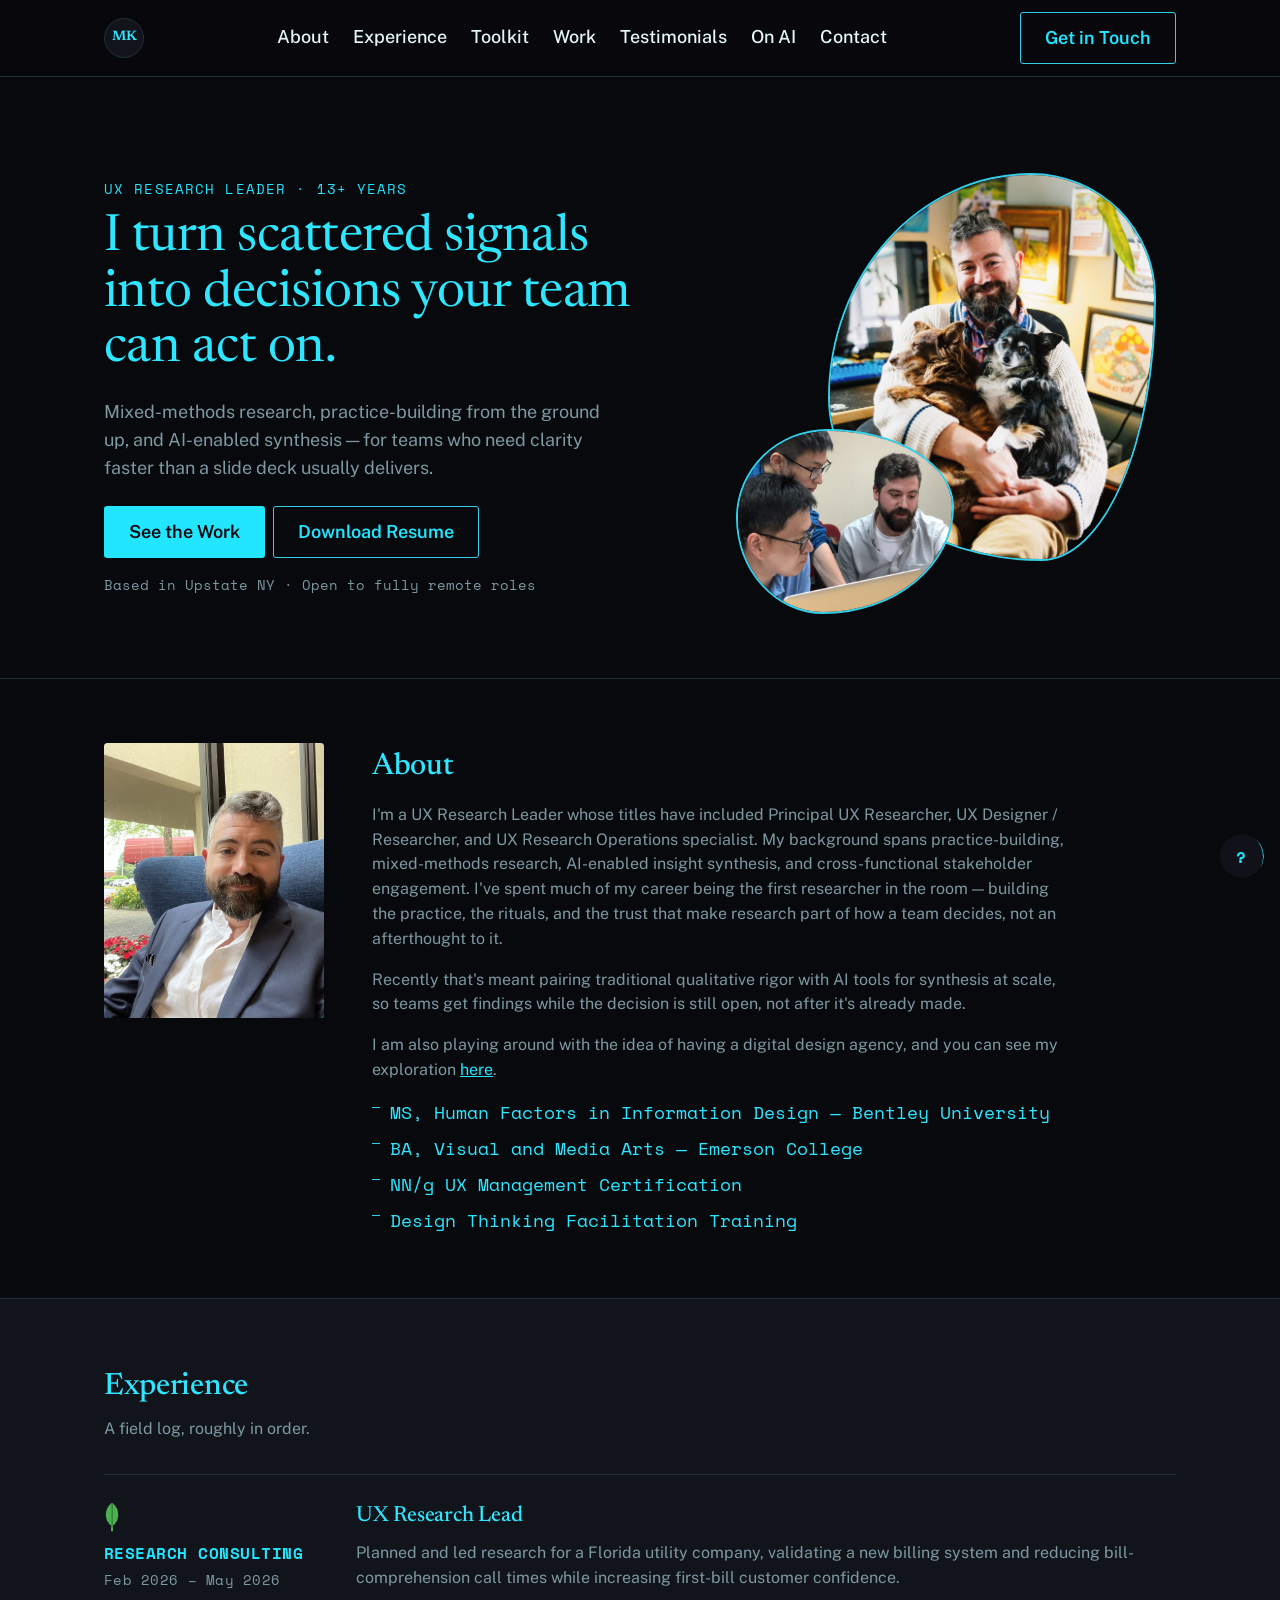
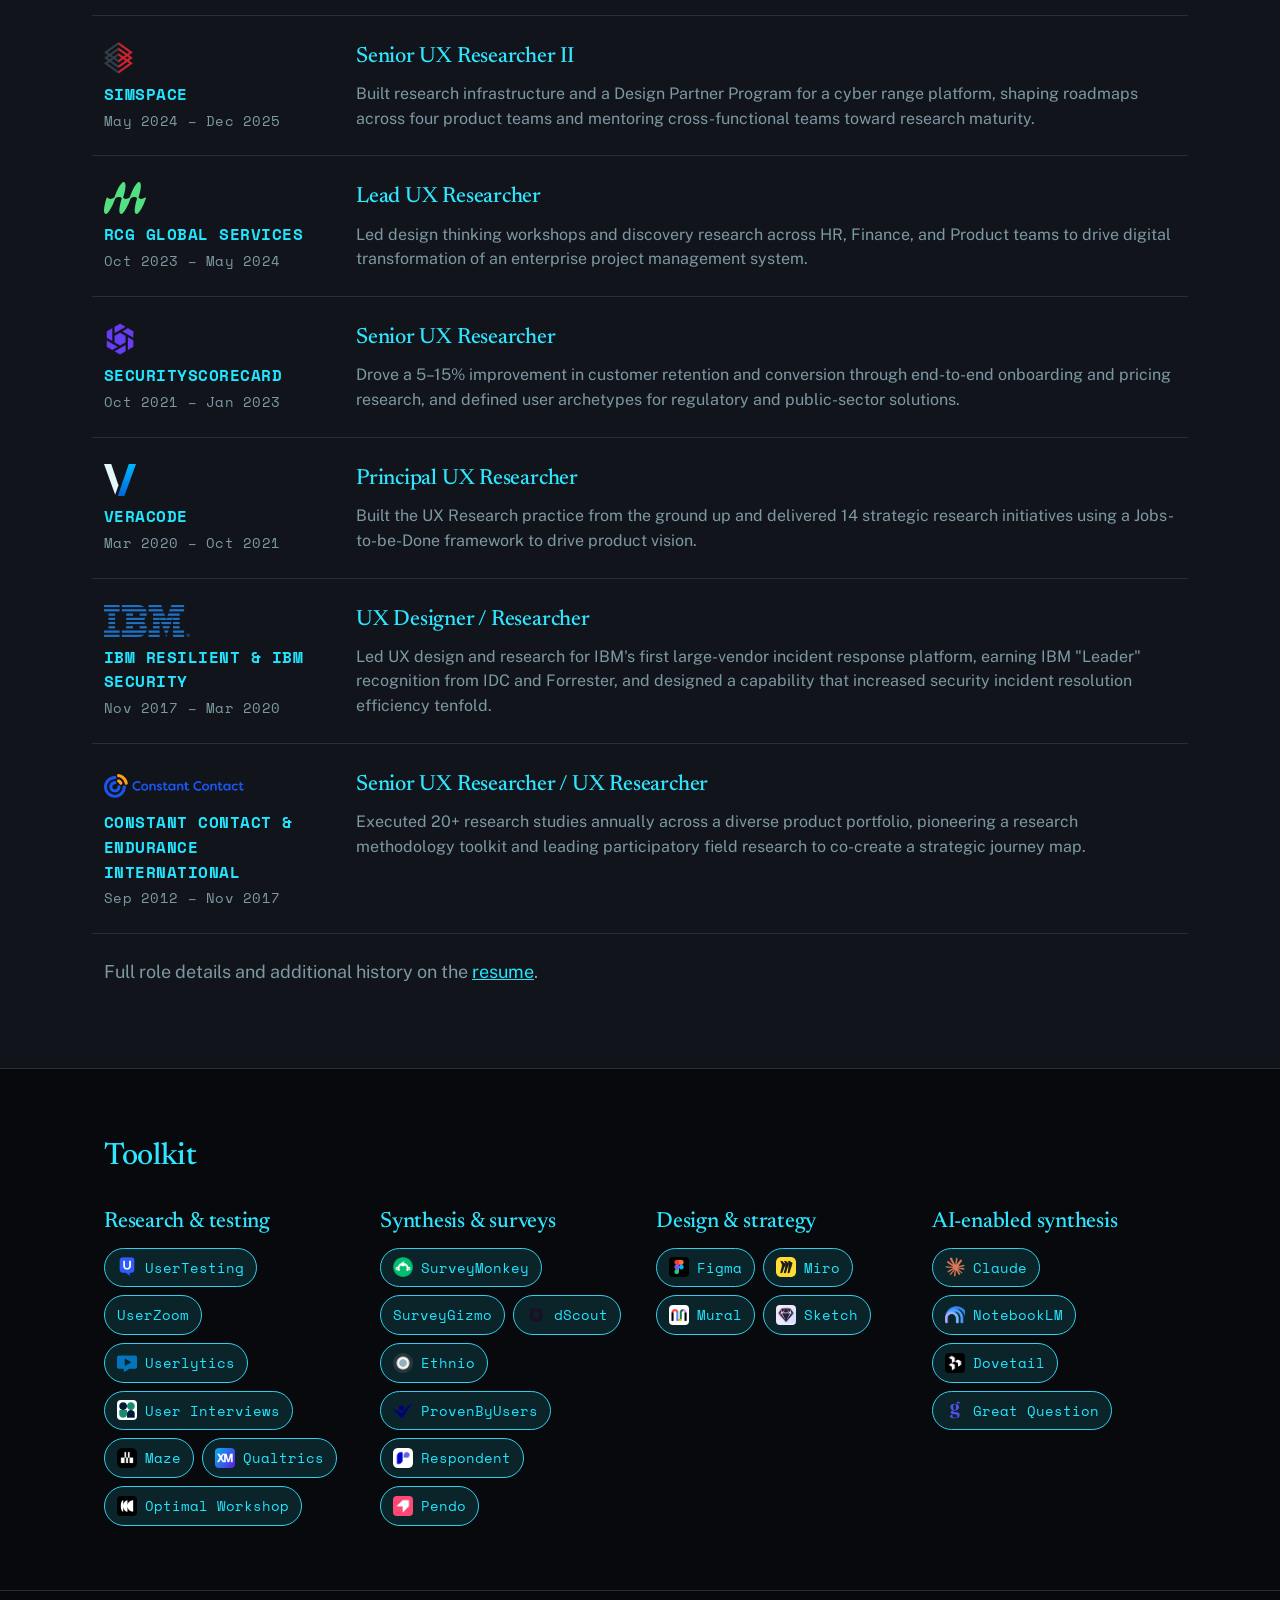
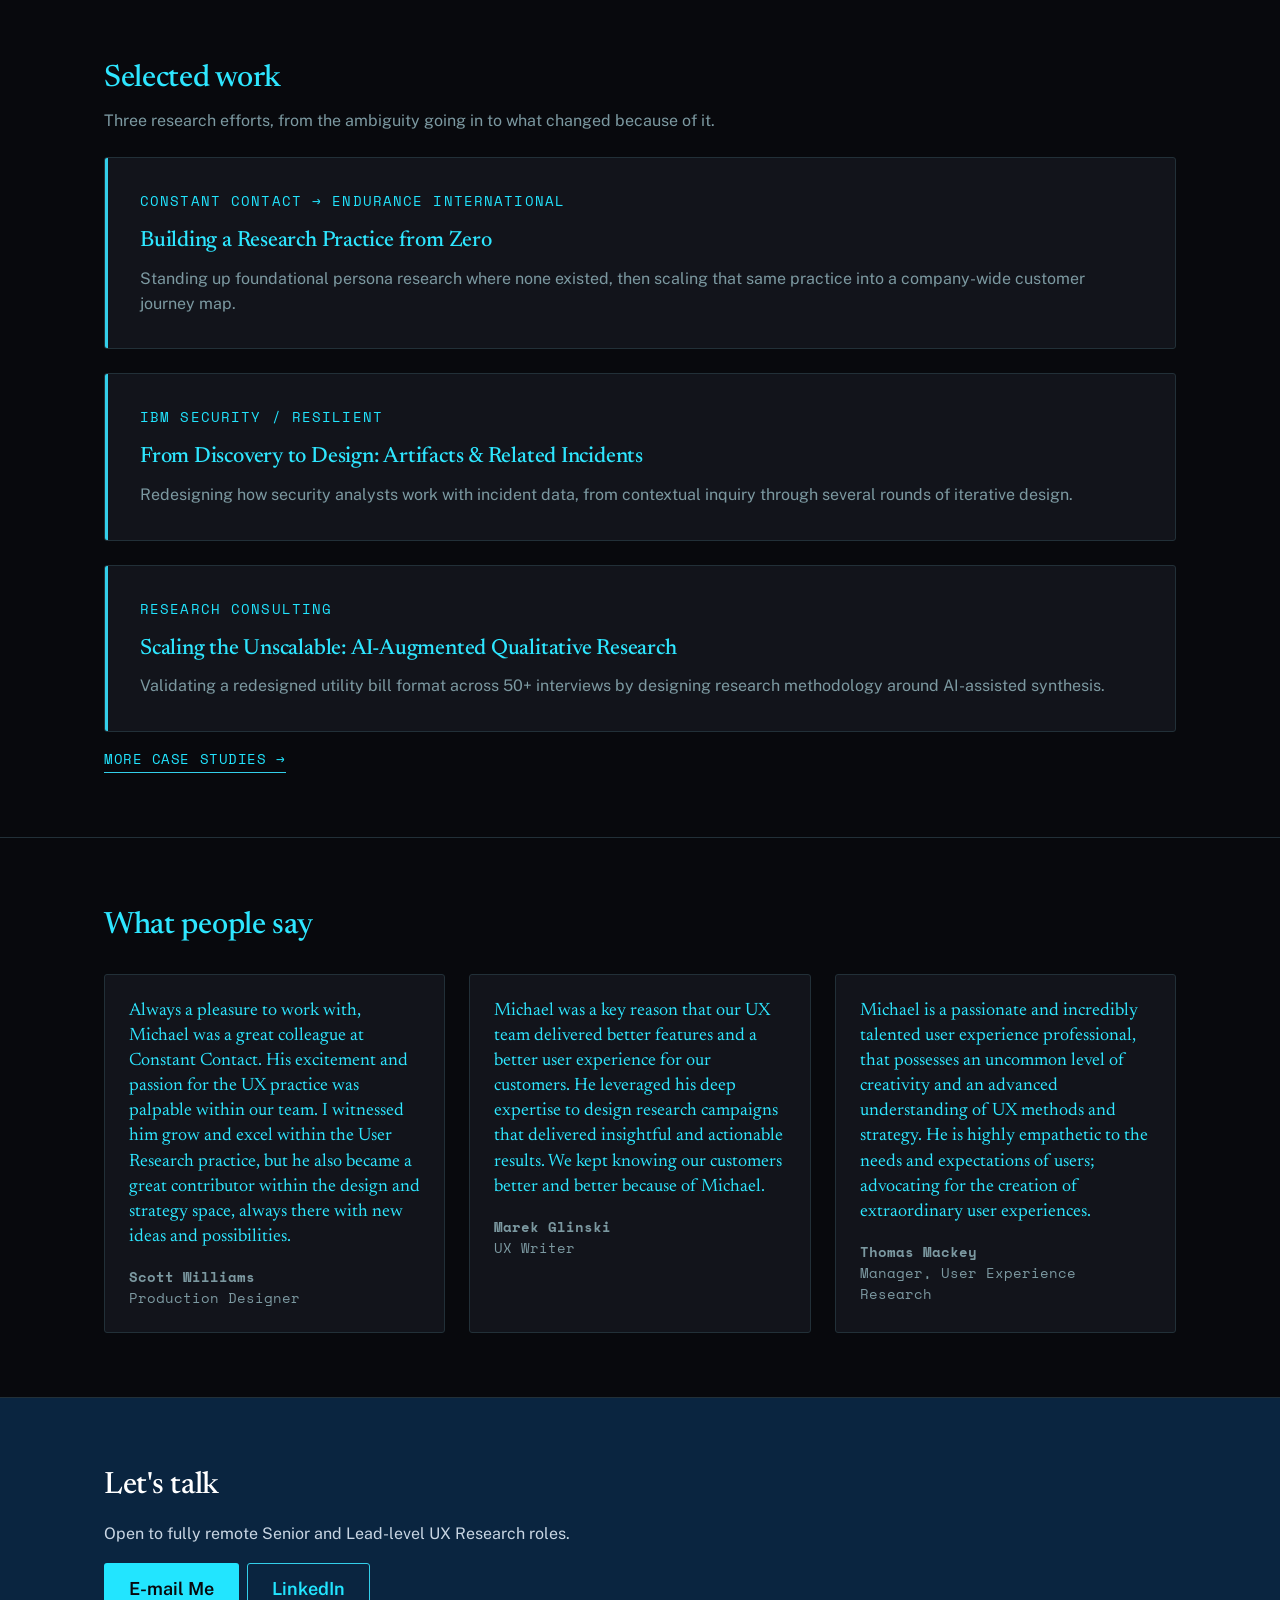
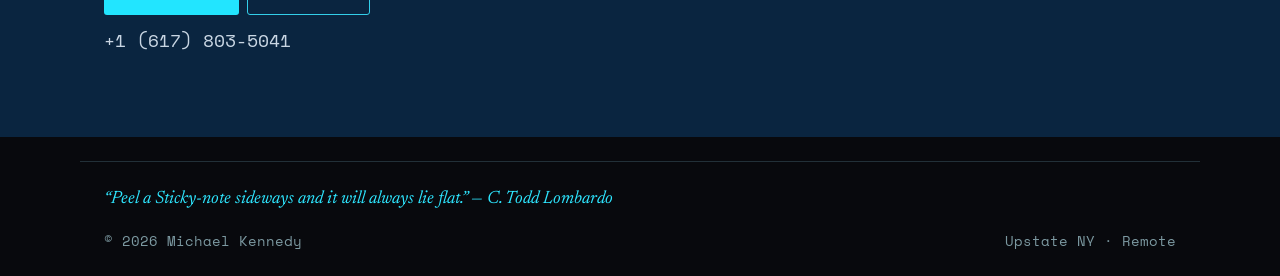
==== index.html @ dd828a00 "Fix the two P1s from the critique re-run: logo bug, banner gap - UserZoom's toolkit chip was using U" ====
<!DOCTYPE html>
<html lang="en">
<head>
<meta charset="UTF-8">
<meta name="viewport" content="width=device-width, initial-scale=1.0">
<title>Michael Kennedy — UX Research Leader</title>
<meta name="description" content="Michael Kennedy (MK) — UX Research Leader. Mixed-methods research, practice-building, and AI-enabled insight synthesis.">
<meta property="og:type" content="website">
<meta property="og:url" content="https://mikewkennedy.com/">
<meta property="og:title" content="Michael Kennedy — UX Research Leader">
<meta property="og:description" content="Michael Kennedy (MK) — UX Research Leader. Mixed-methods research, practice-building, and AI-enabled insight synthesis.">
<meta property="og:image" content="https://mikewkennedy.com/images/headshot.jpg">
<meta name="twitter:card" content="summary">
<meta name="twitter:title" content="Michael Kennedy — UX Research Leader">
<meta name="twitter:description" content="Michael Kennedy (MK) — UX Research Leader. Mixed-methods research, practice-building, and AI-enabled insight synthesis.">
<meta name="twitter:image" content="https://mikewkennedy.com/images/headshot.jpg">
<link rel="icon" type="image/png" href="images/favicon.png">
<link rel="apple-touch-icon" href="images/favicon.png">
<link rel="preconnect" href="https://fonts.googleapis.com">
<link rel="preconnect" href="https://fonts.gstatic.com" crossorigin>
<link href="https://fonts.googleapis.com/css2?family=Newsreader:ital,opsz,wght@0,6..72,400;0,6..72,500;0,6..72,600;1,6..72,400&family=Public+Sans:wght@400;500;600&family=Space+Mono:wght@400;700&display=swap" rel="stylesheet">
<link rel="stylesheet" href="styles.css">
</head>
<body>

<a class="skip-link" href="#main">Skip to content</a>

<header class="site-header">
  <div class="wrap header-inner">
    <a href="#top" class="brand">MK</a>
    <nav class="site-nav" aria-label="Primary">
        <a href="#about">About</a>
        <a href="#log">Experience</a>
        <a href="#toolkit">Toolkit</a>
        <a href="#work">Work</a>
        <a href="#testimonials">Testimonials</a>
        <a href="ai-stance.html">On AI</a>
        <a href="#contact">Contact</a>
      </nav>
    <button type="button" class="nav-toggle" aria-expanded="false" aria-label="Open menu">
      <span></span><span></span><span></span>
    </button>
    <a class="btn btn-secondary btn-header" href="mailto:mikewkennedy@gmail.com">Get in Touch</a>
  </div>
</header>

<main id="main">

  <section id="top" class="hero">
    <div class="wrap hero-inner">
      <div class="hero-copy">
        <p class="eyebrow">UX Research Leader &middot; 13+ years</p>
        <h1>I turn scattered signals into decisions your team can act on.</h1>
        <p class="hero-sub">Mixed-methods research, practice-building from the ground up, and AI-enabled synthesis — for teams who need clarity faster than a slide deck usually delivers.</p>
        <div class="hero-actions">
          <a class="btn btn-primary btn-large" href="#work">See the Work</a>
          <a class="btn btn-secondary btn-large" href="resume.pdf" download>Download Resume</a>
        </div>
        <p class="hero-meta">Based in Upstate NY &middot; Open to fully remote roles</p>
      </div>

      <div class="hero-signal">
       <div class="hero-photos">
        <img src="images/dogs-office.jpg" alt="Michael with his two dogs" class="hero-photo-main hero-photo-blob">
        <img src="images/taiwan-team.jpg" alt="Michael working with colleagues in Taiwan" class="hero-photo-accent hero-photo-blob-accent">
       </div>
      </div>
    </div>
  </section>

  <section id="about" class="section about">
    <div class="wrap about-inner">
      <div class="about-portrait" aria-hidden="true">
        <img src="images/headshot.jpg" alt="" class="about-portrait-img" onerror="this.remove()">
      </div>
      <div class="about-copy">
        <h2>About</h2>
        <p>I'm a UX Research Leader whose titles have included Principal UX Researcher, UX Designer / Researcher, and UX Research Operations specialist. My background spans practice-building, mixed-methods research, AI-enabled insight synthesis, and cross-functional stakeholder engagement. I've spent much of my career being the first researcher in the room — building the practice, the rituals, and the trust that make research part of how a team decides, not an afterthought to it.</p>
        <p>Recently that's meant pairing traditional qualitative rigor with AI tools for synthesis at scale, so teams get findings while the decision is still open, not after it's already made.</p>
        <p>I am also playing around with the idea of having a digital design agency, and you can see my exploration <a href="https://rip-studios.com" target="_blank" rel="noopener">here</a>.</p>
        <ul class="credentials">
          <li>MS, Human Factors in Information Design — Bentley University</li>
          <li>BA, Visual and Media Arts — Emerson College</li>
          <li>NN/g UX Management Certification</li>
          <li>Design Thinking Facilitation Training</li>
        </ul>
      </div>
    </div>
  </section>

  <section id="log" class="section experience">
    <div class="wrap">
      <h2>Experience</h2>
      <p class="section-sub">A field log, roughly in order.</p>
      <ol class="log">
        <li class="log-entry">
          <div class="log-when"><img src="images/logos/research-consulting.png" alt="" class="log-logo"><span class="log-company">Research Consulting</span><span class="log-date">Feb 2026 &ndash; May 2026</span></div>
          <div class="log-what">
            <h3>UX Research Lead</h3>
            <p>Planned and led research for a Florida utility company, validating a new billing system and reducing bill-comprehension call times while increasing first-bill customer confidence.</p>
          </div>
        </li>
        <li class="log-entry">
          <div class="log-when"><img src="images/logos/simspace.png" alt="" class="log-logo"><span class="log-company">SimSpace</span><span class="log-date">May 2024 &ndash; Dec 2025</span></div>
          <div class="log-what">
            <h3>Senior UX Researcher II</h3>
            <p>Built research infrastructure and a Design Partner Program for a cyber range platform, shaping roadmaps across four product teams and mentoring cross-functional teams toward research maturity.</p>
          </div>
        </li>
        <li class="log-entry">
          <div class="log-when"><img src="images/logos/rcg-global-services.svg" alt="" class="log-logo"><span class="log-company">RCG Global Services</span><span class="log-date">Oct 2023 &ndash; May 2024</span></div>
          <div class="log-what">
            <h3>Lead UX Researcher</h3>
            <p>Led design thinking workshops and discovery research across HR, Finance, and Product teams to drive digital transformation of an enterprise project management system.</p>
          </div>
        </li>
        <li class="log-entry">
          <div class="log-when"><img src="images/logos/securityscorecard.png" alt="" class="log-logo"><span class="log-company">SecurityScorecard</span><span class="log-date">Oct 2021 &ndash; Jan 2023</span></div>
          <div class="log-what">
            <h3>Senior UX Researcher</h3>
            <p>Drove a 5&ndash;15% improvement in customer retention and conversion through end-to-end onboarding and pricing research, and defined user archetypes for regulatory and public-sector solutions.</p>
          </div>
        </li>
        <li class="log-entry">
          <div class="log-when"><img src="images/logos/veracode.svg" alt="" class="log-logo"><span class="log-company">Veracode</span><span class="log-date">Mar 2020 &ndash; Oct 2021</span></div>
          <div class="log-what">
            <h3>Principal UX Researcher</h3>
            <p>Built the UX Research practice from the ground up and delivered 14 strategic research initiatives using a Jobs-to-be-Done framework to drive product vision.</p>
          </div>
        </li>
        <li class="log-entry">
          <div class="log-when"><img src="images/logos/ibm.png" alt="" class="log-logo"><span class="log-company">IBM Resilient &amp; IBM Security</span><span class="log-date">Nov 2017 &ndash; Mar 2020</span></div>
          <div class="log-what">
            <h3>UX Designer / Researcher</h3>
            <p>Led UX design and research for IBM's first large-vendor incident response platform, earning IBM "Leader" recognition from IDC and Forrester, and designed a capability that increased security incident resolution efficiency tenfold.</p>
          </div>
        </li>
        <li class="log-entry">
          <div class="log-when"><img src="images/logos/constant-contact.png" alt="" class="log-logo"><span class="log-company">Constant Contact &amp; Endurance International</span><span class="log-date">Sep 2012 &ndash; Nov 2017</span></div>
          <div class="log-what">
            <h3>Senior UX Researcher / UX Researcher</h3>
            <p>Executed 20+ research studies annually across a diverse product portfolio, pioneering a research methodology toolkit and leading participatory field research to co-create a strategic journey map.</p>
          </div>
        </li>
      </ol>
      <p class="log-note">Full role details and additional history on the <a href="resume.pdf" download>resume</a>.</p>
    </div>
  </section>

  <section id="toolkit" class="section toolkit">
    <div class="wrap">
      <h2>Toolkit</h2>
      <div class="toolkit-grid toolkit-grid-4">
        <div class="toolkit-group">
          <h3>Research &amp; testing</h3>
          <ul class="tag-list tool-list">
            <li class="tool-chip"><img src="images/logos/usertesting.png" alt="" class="tool-logo"><span>UserTesting</span></li>
            <li class="tool-chip"><span>UserZoom</span></li>
            <li class="tool-chip"><img src="images/logos/userlytics.png" alt="" class="tool-logo"><span>Userlytics</span></li>
            <li class="tool-chip"><img src="images/logos/user-interviews.png" alt="" class="tool-logo"><span>User Interviews</span></li>
            <li class="tool-chip"><img src="images/logos/maze.png" alt="" class="tool-logo"><span>Maze</span></li>
            <li class="tool-chip"><img src="images/logos/qualtrics.png" alt="" class="tool-logo"><span>Qualtrics</span></li>
            <li class="tool-chip"><img src="images/logos/optimal-workshop.svg" alt="" class="tool-logo"><span>Optimal Workshop</span></li>
          </ul>
        </div>
        <div class="toolkit-group">
          <h3>Synthesis &amp; surveys</h3>
          <ul class="tag-list tool-list">
            <li class="tool-chip"><img src="images/logos/surveymonkey.png" alt="" class="tool-logo"><span>SurveyMonkey</span></li>
            <li class="tool-chip"><span>SurveyGizmo</span></li>
            <li class="tool-chip"><img src="images/logos/dscout.png" alt="" class="tool-logo"><span>dScout</span></li>
            <li class="tool-chip"><img src="images/logos/ethnio.png" alt="" class="tool-logo"><span>Ethnio</span></li>
            <li class="tool-chip"><img src="images/logos/provenbyusers.png" alt="" class="tool-logo"><span>ProvenByUsers</span></li>
            <li class="tool-chip"><img src="images/logos/respondent.png" alt="" class="tool-logo"><span>Respondent</span></li>
            <li class="tool-chip"><img src="images/logos/pendo.png" alt="" class="tool-logo"><span>Pendo</span></li>
          </ul>
        </div>
        <div class="toolkit-group">
          <h3>Design &amp; strategy</h3>
          <ul class="tag-list tool-list">
            <li class="tool-chip"><img src="images/logos/figma.png" alt="" class="tool-logo"><span>Figma</span></li>
            <li class="tool-chip"><img src="images/logos/miro.png" alt="" class="tool-logo"><span>Miro</span></li>
            <li class="tool-chip"><img src="images/logos/mural.png" alt="" class="tool-logo"><span>Mural</span></li>
            <li class="tool-chip"><img src="images/logos/sketch.png" alt="" class="tool-logo"><span>Sketch</span></li>
          </ul>
        </div>
        <div class="toolkit-group">
          <h3>AI-enabled synthesis</h3>
          <ul class="tag-list tool-list">
            <li class="tool-chip"><img src="images/logos/claude.png" alt="" class="tool-logo"><span>Claude</span></li>
            <li class="tool-chip"><img src="images/logos/notebooklm.png" alt="" class="tool-logo"><span>NotebookLM</span></li>
            <li class="tool-chip"><img src="images/logos/dovetail.png" alt="" class="tool-logo"><span>Dovetail</span></li>
            <li class="tool-chip"><img src="images/logos/great-question.png" alt="" class="tool-logo"><span>Great Question</span></li>
          </ul>
        </div>
      </div>
    </div>
  </section>

  <section id="work" class="section work">
    <div class="wrap">
      <h2>Selected work</h2>
      <p class="section-sub">Three research efforts, from the ambiguity going in to what changed because of it.</p>
      <a class="case-card" href="case-studies/foundational-research.html">
        <div class="case-card-body">
          <p class="eyebrow">Constant Contact &rarr; Endurance International</p>
          <h3>Building a Research Practice from Zero</h3>
          <p>Standing up foundational persona research where none existed, then scaling that same practice into a company-wide customer journey map.</p>
        </div>
      </a>
      <a class="case-card" href="case-studies/artifacts-related-incidents.html">
        <div class="case-card-body">
          <p class="eyebrow">IBM Security / Resilient</p>
          <h3>From Discovery to Design: Artifacts &amp; Related Incidents</h3>
          <p>Redesigning how security analysts work with incident data, from contextual inquiry through several rounds of iterative design.</p>
        </div>
      </a>
      <a class="case-card" href="case-studies/ai-qualitative-research.html">
        <div class="case-card-body">
          <p class="eyebrow">Research Consulting</p>
          <h3>Scaling the Unscalable: AI-Augmented Qualitative Research</h3>
          <p>Validating a redesigned utility bill format across 50+ interviews by designing research methodology around AI-assisted synthesis.</p>
        </div>
      </a>
      <a href="case-studies/" class="link-cta">More case studies &rarr;</a>
    </div>
  </section>

  <section id="testimonials" class="section testimonials">
    <div class="wrap">
      <h2>What people say</h2>
      <div class="testimonials-grid">
        <article class="testimonial-card">
          <blockquote>Always a pleasure to work with, Michael was a great colleague at Constant Contact. His excitement and passion for the UX practice was palpable within our team. I witnessed him grow and excel within the User Research practice, but he also became a great contributor within the design and strategy space, always there with new ideas and possibilities.</blockquote>
          <p class="testimonial-author"><strong>Scott Williams</strong><br>Production Designer</p>
        </article>
        <article class="testimonial-card">
          <blockquote>Michael was a key reason that our UX team delivered better features and a better user experience for our customers. He leveraged his deep expertise to design research campaigns that delivered insightful and actionable results. We kept knowing our customers better and better because of Michael.</blockquote>
          <p class="testimonial-author"><strong>Marek Glinski</strong><br>UX Writer</p>
        </article>
        <article class="testimonial-card">
          <blockquote>Michael is a passionate and incredibly talented user experience professional, that possesses an uncommon level of creativity and an advanced understanding of UX methods and strategy. He is highly empathetic to the needs and expectations of users; advocating for the creation of extraordinary user experiences.</blockquote>
          <p class="testimonial-author"><strong>Thomas Mackey</strong><br>Manager, User Experience Research</p>
        </article>
      </div>
    </div>
  </section>

  <section id="contact" class="section contact">
    <div class="wrap contact-inner">
      <h2>Let's talk</h2>
      <p>Open to fully remote Senior and Lead-level UX Research roles.</p>
      <div class="contact-links">
        <a class="btn btn-primary btn-large" href="mailto:mikewkennedy@gmail.com?subject=Let's connect">E-mail Me</a>
        <a class="btn btn-secondary btn-large" href="https://www.linkedin.com/in/mikewkennedy" target="_blank" rel="noopener">LinkedIn</a>
      </div>
      <p class="contact-phone">+1 (617) 803-5041</p>
    </div>
  </section>

</main>

<footer class="site-footer">
  <div class="wrap footer-quote-wrap">
    <p class="footer-quote">&ldquo;Peel a Sticky-note sideways and it will always lie flat.&rdquo; &mdash; C. Todd Lombardo</p>
  </div>
  <div class="wrap footer-inner">
    <span>&copy; <span id="year"></span> Michael Kennedy</span>
    <span>Upstate NY &middot; Remote</span>
  </div>
</footer>

<script src="script.js"></script>
<script defer src="/_vercel/insights/script.js"></script>
</body>
</html>
---- styles.css ----
/* ============================================
   Tokens
   ============================================ */
:root {
  --navy: #0A2540;
  --navy-ink: #12233B;
  --teal: #33CFEA;
  --teal-deep: #22E5FF;
  --teal-tint: rgba(34, 229, 255, 0.12);
  --paper: #08090D;
  --paper-raised: #12141B;
  --line: #223038;
  --ink: #E4F6F8;
  --ink-soft: #7C99A1;
  --heading: #2EE6FF;
  --header-bg: rgba(8, 9, 13, 0.88);

  --font-display: 'Newsreader', Georgia, serif;
  --font-body: 'Public Sans', -apple-system, BlinkMacSystemFont, sans-serif;
  --font-mono: 'Space Mono', 'Courier New', monospace;

  --wrap: 1120px;
  --radius: 3px;
  --action-btn-size: 3.25rem; /* 52px — a normal, comfortable button height */

  /* Carbon Design System spacing scale (github.com/carbon-design-system) */
  --cds-spacing-01: 0.125rem; /* 2px */
  --cds-spacing-02: 0.25rem;  /* 4px */
  --cds-spacing-03: 0.5rem;   /* 8px */
  --cds-spacing-04: 0.75rem;  /* 12px */
  --cds-spacing-05: 1rem;     /* 16px */
  --cds-spacing-06: 1.5rem;   /* 24px */
  --cds-spacing-07: 2rem;     /* 32px */
  --cds-spacing-08: 2.5rem;   /* 40px */
  --cds-spacing-09: 3rem;     /* 48px */
  --cds-spacing-10: 4rem;     /* 64px */
  --cds-spacing-11: 5rem;     /* 80px */
  --cds-spacing-12: 6rem;     /* 96px */
  --cds-spacing-13: 10rem;    /* 160px */

  /* Carbon type scale, mapped onto this site's existing font families.
     A deliberately stepped hierarchy: each level below is a clear,
     consistent size down from the one above it, instead of the
     previous scale where captions, body text, and h3 had all drifted
     to within 0.125rem of each other. */
  --cds-caption-01: 0.875rem;
  --cds-body-compact-01: 1.125rem;
  --cds-body-01: 1.125rem;
  --cds-body-02: 1.125rem;
  --cds-heading-03: 1.375rem;

  /* Carbon motion */
  --cds-duration-fast-02: 110ms;
  --cds-easing-standard: cubic-bezier(0.2, 0, 0.38, 0.9);

  /* Carbon breakpoints: sm 320 / md 672 / lg 1056 / xlg 1312 / max 1584 */
}

/* This site has one theme only — the dark palette above, single cyan
   accent, Space Mono for labels. There is no light mode and no
   prefers-color-scheme switch. Deliberately calm: no gradient blobs,
   heading glow, scanline texture, hover glitch, or animation of any
   kind — see the Effects block near the end of this file. */

* { box-sizing: border-box; }
html { scroll-behavior: smooth; }

@media (prefers-reduced-motion: reduce) {
  html { scroll-behavior: auto; }
  * { animation-duration: 0.001ms !important; animation-iteration-count: 1 !important; transition-duration: 0.001ms !important; }
}

body {
  margin: 0;
  font-family: var(--font-body);
  color: var(--ink);
  background: var(--paper);
  line-height: 1.55;
  -webkit-font-smoothing: antialiased;
  color-scheme: dark;
}

h1, h2, h3 {
  font-family: var(--font-display);
  color: var(--heading);
  margin: 0 0 0.4em;
  font-weight: 500;
  letter-spacing: -0.01em;
}

h1 { font-size: clamp(2.25rem, 4vw, 3.75rem); line-height: 1.08; font-weight: 400; }
h2 { font-size: clamp(1.75rem, 2.4vw, 2.25rem); }
h3 { font-size: var(--cds-heading-03); }

p { margin: 0 0 1em; color: var(--ink-soft); }

a { color: var(--teal-deep); }

.wrap {
  max-width: var(--wrap);
  margin: 0 auto;
  padding: 0 var(--cds-spacing-06);
}

.skip-link {
  position: absolute;
  left: -999px;
  top: 0;
  background: var(--navy);
  color: #fff;
  padding: 10px 16px;
  z-index: 100;
}
.skip-link:focus {
  left: 16px;
  top: 16px;
}

:focus-visible {
  outline: 2px solid var(--teal);
  outline-offset: 3px;
}

/* ============================================
   Header
   ============================================ */
.site-header {
  position: sticky;
  top: 0;
  z-index: 20;
  background: var(--header-bg);
  backdrop-filter: blur(8px);
  border-bottom: 1px solid var(--line);
}

.header-inner {
  display: flex;
  align-items: center;
  gap: var(--cds-spacing-06);
  padding-top: var(--cds-spacing-04);
  padding-bottom: var(--cds-spacing-04);
}

.brand {
  flex-shrink: 0;
  width: 40px;
  height: 40px;
  font-family: var(--font-display);
  font-weight: 600;
  font-size: 0.85rem;
  color: var(--heading);
  text-decoration: none;
  display: flex;
  align-items: center;
  justify-content: center;
  border-radius: 50%;
  background: var(--paper-raised);
  border: 1px solid var(--line);
}

.site-nav {
  display: flex;
  gap: var(--cds-spacing-06);
  flex: 1;
  justify-content: center;
}

.site-nav a {
  text-decoration: none;
  color: var(--ink);
  font-size: var(--cds-body-compact-01);
  font-weight: 500;
  position: relative;
  padding-bottom: var(--cds-spacing-01);
  transition: color var(--cds-duration-fast-02) var(--cds-easing-standard);
}

.site-nav a:hover {
  color: var(--teal-deep);
}

.nav-toggle {
  display: none;
  flex-shrink: 0;
  width: 40px;
  height: 40px;
  flex-direction: column;
  align-items: center;
  justify-content: center;
  gap: 4px;
  padding: 0;
  border: 1px solid var(--line);
  border-radius: var(--radius);
  background: transparent;
  cursor: pointer;
}

.nav-toggle span {
  display: block;
  width: 18px;
  height: 2px;
  background: var(--ink);
}

/* ============================================
   Buttons
   ============================================ */
.btn {
  display: inline-flex;
  align-items: center;
  justify-content: center;
  padding: var(--cds-spacing-04) var(--cds-spacing-06);
  border-radius: var(--radius);
  font-weight: 600;
  font-size: var(--cds-body-compact-01);
  text-decoration: none;
  border: 1px solid transparent;
  cursor: pointer;
  white-space: nowrap;
  transition: background-color var(--cds-duration-fast-02) var(--cds-easing-standard),
              color var(--cds-duration-fast-02) var(--cds-easing-standard),
              border-color var(--cds-duration-fast-02) var(--cds-easing-standard);
}

.btn-primary {
  background: var(--teal-deep);
  color: var(--paper);
}
.btn-primary:hover {
  background: var(--teal);
}
.btn-secondary {
  background: transparent;
  color: var(--teal-deep);
  border-color: var(--teal);
}
.btn-secondary:hover {
  background: var(--teal-deep);
  color: var(--paper);
  border-color: var(--teal-deep);
}

/* Comfortable, normally-sized action buttons (header CTA + hero/contact
   button pairs) — a single shared height so a pair reads as one group. */
.btn-header,
.btn-large {
  height: var(--action-btn-size);
  padding: 0 var(--cds-spacing-06);
  flex-shrink: 0;
}

/* ============================================
   Hero
   ============================================ */
.hero {
  padding: var(--cds-spacing-12) 0 var(--cds-spacing-10);
}

.hero-inner {
  display: grid;
  grid-template-columns: 1.1fr 0.9fr;
  gap: var(--cds-spacing-09);
  align-items: center;
}

.eyebrow {
  font-family: var(--font-mono);
  text-transform: uppercase;
  letter-spacing: 0.08em;
  font-size: var(--cds-caption-01);
  color: var(--teal-deep);
  margin-bottom: var(--cds-spacing-04);
}

.hero-sub {
  font-size: var(--cds-body-02);
  max-width: 46ch;
}

.hero-actions {
  display: flex;
  gap: var(--cds-spacing-03);
  margin: var(--cds-spacing-06) 0 var(--cds-spacing-05);
  flex-wrap: wrap;
}

.hero-meta {
  font-family: var(--font-mono);
  font-size: var(--cds-caption-01);
  color: var(--ink-soft);
}

.hero-signal { display: flex; justify-content: center; }

.hero-photos {
  position: relative;
  width: 100%;
  max-width: 420px;
  aspect-ratio: 1 / 1.05;
}

.hero-photo-main {
  position: absolute;
  top: 0;
  right: 0;
  width: 78%;
  height: 88%;
  object-fit: cover;
  border-radius: var(--radius);
}

.hero-photo-accent {
  position: absolute;
  bottom: 0;
  left: 0;
  width: 52%;
  height: 42%;
  object-fit: cover;
  border-radius: var(--radius);
  z-index: 2;
}

.hero-photo-blob {
  border-radius: 62% 38% 35% 65% / 58% 32% 68% 42%;
}

.hero-photo-blob-accent {
  border-radius: 42% 58% 60% 40% / 48% 42% 58% 52%;
}

/* ============================================
   Section rhythm
   ============================================ */
.section {
  padding: var(--cds-spacing-10) 0;
  border-top: 1px solid var(--line);
}

.experience {
  background: var(--paper-raised);
}

.section-sub {
  color: var(--ink-soft);
  margin-top: -6px;
}

/* ============================================
   About
   ============================================ */
.about-inner {
  display: grid;
  grid-template-columns: 220px 1fr;
  gap: var(--cds-spacing-09);
  align-items: start;
}

.about-portrait {
  width: 100%;
  aspect-ratio: 4 / 5;
  background: linear-gradient(160deg, var(--navy) 0%, var(--teal-deep) 100%);
  border-radius: var(--radius);
  overflow: hidden;
}

.about-portrait-img {
  width: 100%;
  height: 100%;
  object-fit: cover;
  border-radius: var(--radius);
  display: block;
}

.about-copy p {
  max-width: 70ch;
}

.credentials {
  list-style: none;
  padding: 0;
  margin: var(--cds-spacing-05) 0 0;
  display: grid;
  gap: var(--cds-spacing-03);
  font-family: var(--font-mono);
  font-size: var(--cds-body-compact-01);
  color: var(--heading);
}

.credentials li {
  padding-left: 18px;
  position: relative;
}
.credentials li::before {
  content: '';
  position: absolute;
  left: 0;
  top: 8px;
  width: 8px;
  height: 1.5px;
  background: var(--teal);
}

/* ============================================
   Experience log
   ============================================ */
.log {
  list-style: none;
  margin: var(--cds-spacing-07) 0 0;
  padding: 0;
  border-top: 1px solid var(--line);
}

.log-entry {
  display: grid;
  grid-template-columns: 220px 1fr;
  gap: var(--cds-spacing-07);
  padding: var(--cds-spacing-06) var(--cds-spacing-04);
  margin: 0 calc(-1 * var(--cds-spacing-04));
  border-bottom: 1px solid var(--line);
}

.log-when {
  display: flex;
  flex-direction: column;
  padding-top: var(--cds-spacing-01);
}
.log-company {
  font-family: var(--font-mono);
  font-weight: 700;
  font-size: 1rem;
  color: var(--teal-deep);
  letter-spacing: 0.03em;
  text-transform: uppercase;
}
.log-date {
  font-family: var(--font-mono);
  font-weight: 400;
  font-size: var(--cds-caption-01);
  color: var(--ink-soft);
  letter-spacing: 0.02em;
  margin-top: 3px;
}

.log-logo {
  display: block;
  height: 32px;
  width: auto;
  max-width: 140px;
  object-fit: contain;
  object-position: left center;
  margin-bottom: var(--cds-spacing-03);
}

.log-what h3 { margin-bottom: var(--cds-spacing-03); }
.log-what p { margin-bottom: 0; }

.log-note {
  margin-top: var(--cds-spacing-06);
  font-size: var(--cds-body-compact-01);
}

/* ============================================
   Toolkit
   ============================================ */
.toolkit-grid {
  display: grid;
  grid-template-columns: repeat(3, 1fr);
  gap: var(--cds-spacing-07);
  margin-top: var(--cds-spacing-06);
}

.tag-list {
  list-style: none;
  padding: 0;
  margin: 0;
  display: flex;
  flex-wrap: wrap;
  gap: var(--cds-spacing-03);
}

.tag-list li {
  background: var(--teal-tint);
  color: var(--teal-deep);
  border: 1px solid var(--teal);
  font-family: var(--font-mono);
  font-size: var(--cds-caption-01);
  padding: var(--cds-spacing-03) var(--cds-spacing-04);
  border-radius: 999px;
}

.tool-chip {
  display: flex;
  align-items: center;
  gap: var(--cds-spacing-03);
  padding: var(--cds-spacing-03) var(--cds-spacing-04) var(--cds-spacing-03) var(--cds-spacing-03);
}

.tool-logo {
  width: 20px;
  height: 20px;
  object-fit: contain;
  border-radius: 4px;
  flex-shrink: 0;
}

/* ============================================
   Work
   ============================================ */
.case-card {
  margin-top: 24px;
  background: var(--paper-raised);
  border: 1px solid var(--line);
  border-radius: var(--radius);
  overflow: hidden;
}

a.case-card {
  display: block;
  text-decoration: none;
  color: inherit;
  transition: border-color var(--cds-duration-fast-02) var(--cds-easing-standard);
}
a.case-card:hover { border-color: var(--teal); }

.case-card-body {
  padding: var(--cds-spacing-07);
  border-left: 3px solid var(--teal);
}

.case-card-body p:last-child { margin-bottom: 0; }

/* ============================================
   Contact
   ============================================ */
.contact {
  background: var(--navy);
  color: #fff;
}
.contact h2 { color: #fff; }
.contact p { color: #C9D6E3; }

.contact-links {
  display: flex;
  gap: var(--cds-spacing-03);
  margin-top: var(--cds-spacing-05);
  flex-wrap: wrap;
}

.toolkit-grid-4 {
  grid-template-columns: repeat(4, 1fr);
}

.link-cta {
  display: inline-block;
  margin-top: var(--cds-spacing-05);
  font-family: var(--font-mono);
  font-size: var(--cds-caption-01);
  letter-spacing: 0.04em;
  text-transform: uppercase;
  color: var(--teal-deep);
  text-decoration: none;
  border-bottom: 1px solid var(--teal);
  padding-bottom: var(--cds-spacing-01);
  transition: color var(--cds-duration-fast-02) var(--cds-easing-standard),
              border-color var(--cds-duration-fast-02) var(--cds-easing-standard);
}
.link-cta:hover { color: var(--heading); border-color: var(--heading); }

/* ============================================
   Testimonials
   ============================================ */
.testimonials-grid {
  display: grid;
  grid-template-columns: repeat(3, 1fr);
  gap: var(--cds-spacing-06);
  margin-top: var(--cds-spacing-06);
}

.testimonial-card {
  background: var(--paper-raised);
  border: 1px solid var(--line);
  border-radius: var(--radius);
  padding: var(--cds-spacing-06);
}

.testimonial-card blockquote {
  margin: 0 0 var(--cds-spacing-05);
  font-family: var(--font-display);
  font-size: var(--cds-body-02);
  color: var(--heading);
  line-height: 1.4;
}

.testimonial-author {
  font-family: var(--font-mono);
  font-size: var(--cds-caption-01);
  color: var(--ink-soft);
  line-height: 1.5;
  margin: 0;
}

.section-note {
  margin-top: var(--cds-spacing-05);
  font-size: var(--cds-caption-01);
  color: var(--ink-soft);
  font-style: italic;
}

/* ============================================
   Footer quote
   ============================================ */
.footer-quote-wrap {
  padding-top: var(--cds-spacing-06);
  border-top: 1px solid var(--line);
}

.footer-quote {
  font-family: var(--font-display);
  font-style: italic;
  font-size: var(--cds-body-02);
  color: var(--heading);
  margin: 0 0 var(--cds-spacing-05);
}

.contact-phone {
  font-family: var(--font-mono);
  font-size: var(--cds-body-compact-01);
  color: #C9D6E3;
  margin-top: var(--cds-spacing-04);
}
.site-footer {
  padding: var(--cds-spacing-06) 0;
  font-family: var(--font-mono);
  font-size: var(--cds-caption-01);
  color: var(--ink-soft);
}

.footer-inner {
  display: flex;
  justify-content: space-between;
  flex-wrap: wrap;
  gap: var(--cds-spacing-03);
}

/* ============================================
   Case studies index page
   ============================================ */
.case-index-hero {
  padding-top: var(--cds-spacing-12);
  padding-bottom: var(--cds-spacing-08);
}
.case-index-title {
  max-width: 20ch;
}
.case-index-hero .hero-sub {
  max-width: 60ch;
  margin-bottom: var(--cds-spacing-06);
}

.case-index-grid-section {
  padding-top: 0;
  border-top: none;
}

.case-index-grid {
  display: grid;
  grid-template-columns: repeat(2, 1fr);
  gap: var(--cds-spacing-06);
}

.case-card-full {
  margin-top: 0;
}

.case-card-placeholder {
  border-style: dashed;
  background: transparent;
}

.case-status {
  display: inline-block;
  margin-top: var(--cds-spacing-05);
  font-family: var(--font-mono);
  font-size: var(--cds-caption-01);
  text-transform: uppercase;
  letter-spacing: 0.06em;
  padding: var(--cds-spacing-02) var(--cds-spacing-04);
  border-radius: 999px;
}
.case-status-progress {
  background: var(--teal-tint);
  color: var(--teal-deep);
  border: 1px solid var(--teal);
}
.case-status-soon {
  background: transparent;
  color: var(--ink-soft);
  border: 1px solid var(--line);
}

@media (max-width: 672px) {
  .case-index-grid { grid-template-columns: 1fr; }
}

/* ============================================
   Case study detail pages
   ============================================ */
.cs-hero {
  padding-top: var(--cds-spacing-11);
  padding-bottom: var(--cds-spacing-08);
}
.cs-tag {
  font-family: var(--font-mono);
  text-transform: uppercase;
  letter-spacing: 0.06em;
  font-size: var(--cds-caption-01);
  color: var(--teal-deep);
  margin-bottom: var(--cds-spacing-04);
}
.cs-title { max-width: 24ch; }
.cs-subtitle {
  font-size: var(--cds-body-02);
  color: var(--ink-soft);
  max-width: 62ch;
  margin-top: var(--cds-spacing-04);
}
.cs-back { margin-top: var(--cds-spacing-06); }

.cs-section {
  padding: var(--cds-spacing-09) 0;
  border-top: 1px solid var(--line);
}
.cs-section:first-of-type { border-top: none; padding-top: 0; }
.cs-section h2 { margin-bottom: var(--cds-spacing-05); }
.cs-section h3 {
  color: var(--heading);
  margin-top: var(--cds-spacing-06);
  margin-bottom: var(--cds-spacing-03);
}
.cs-section p,
.cs-section li { max-width: 70ch; }

.cs-act-header {
  font-family: var(--font-mono);
  text-transform: uppercase;
  letter-spacing: 0.08em;
  color: var(--teal-deep);
  font-size: var(--cds-body-compact-01);
  margin: 0 0 var(--cds-spacing-02);
}

.cs-process-list {
  margin: var(--cds-spacing-04) 0;
  padding-left: 1.2em;
  display: grid;
  gap: var(--cds-spacing-03);
  max-width: 70ch;
}

.cs-figure { margin: var(--cds-spacing-07) 0; text-align: center; }
.cs-figure-frame {
  position: relative;
  display: inline-block;
  max-width: 100%;
}
.cs-figure-frame img {
  max-height: 650px;
  width: auto;
  max-width: 100%;
  margin: 0;
  border-radius: var(--radius);
  border: 1px solid var(--line);
  display: block;
  filter: blur(3px) saturate(0.6) brightness(0.75);
}
.cs-figure-hero .cs-figure-frame img { max-height: 900px; }
.cs-figure-small .cs-figure-frame img { max-height: 180px; }
.cs-figure-small .cs-figure-frame::before {
  font-size: 0.625rem;
  padding: var(--cds-spacing-02) var(--cds-spacing-03);
  white-space: normal;
  text-align: center;
  line-height: 1.3;
}
.cs-figure figcaption {
  margin-top: var(--cds-spacing-03);
  font-family: var(--font-mono);
  font-size: var(--cds-caption-01);
  color: var(--ink-soft);
  text-align: center;
}
.cs-figure-row {
  display: grid;
  grid-template-columns: 1fr 1fr;
  gap: var(--cds-spacing-06);
}

/* Obscured treatment: case study visuals are blurred and labeled, real
   detail is discussed in conversation rather than published at full clarity.
   The badge centers on the image frame only (not the caption below it), so
   it needs its own positioning box distinct from .cs-figure/.cs-carousel-slide. */
.cs-figure-frame::before,
.cs-carousel-frame::before {
  content: 'Full detail shown in conversation';
  position: absolute;
  top: 50%;
  left: 50%;
  transform: translate(-50%, -50%);
  font-family: var(--font-mono);
  font-size: var(--cds-caption-01);
  text-transform: uppercase;
  letter-spacing: 0.06em;
  color: var(--ink);
  background: rgba(8, 9, 13, 0.75);
  border: 1px solid var(--teal);
  padding: var(--cds-spacing-03) var(--cds-spacing-05);
  border-radius: 999px;
  white-space: normal;
  text-align: center;
  line-height: 1.3;
  width: max-content;
  max-width: 85%;
  pointer-events: none;
  z-index: 2;
}
/* Recreated concept graphics (no real client data) skip the obscured
   treatment entirely — full clarity is the point of these. */
.cs-figure-clean img { filter: none; border: none; }
.cs-figure-clean::before { display: none; }

/* ============================================
   Case study image carousel
   ============================================ */
.cs-carousel {
  position: relative;
  margin: var(--cds-spacing-07) 0;
}
.cs-carousel-viewport {
  position: relative;
  overflow: hidden;
  border-radius: var(--radius);
}
.cs-carousel-track {
  display: flex;
  transition: transform var(--cds-duration-fast-02) var(--cds-easing-standard);
}
.cs-carousel-slide {
  flex: 0 0 100%;
  max-width: 100%;
  box-sizing: border-box;
  margin: 0;
  padding: var(--cds-spacing-06) 0;
  text-align: center;
}
.cs-carousel-frame {
  position: relative;
  display: inline-block;
  max-width: 100%;
}
.cs-carousel-frame img {
  max-height: 650px;
  width: auto;
  max-width: 100%;
  margin: 0;
  display: block;
  border-radius: var(--radius);
  border: 1px solid var(--line);
  filter: blur(3px) saturate(0.6) brightness(0.75);
}
.cs-carousel-caption {
  margin: var(--cds-spacing-04) 0 0;
  font-family: var(--font-mono);
  font-size: var(--cds-caption-01);
  color: var(--ink-soft);
  text-align: center;
}
.cs-carousel-btn {
  position: absolute;
  top: 50%;
  transform: translateY(-50%);
  z-index: 3;
  width: 44px;
  height: 44px;
  border-radius: 50%;
  border: 1px solid var(--teal);
  background: rgba(8, 9, 13, 0.75);
  color: var(--ink);
  font-family: var(--font-mono);
  font-size: 1.25rem;
  cursor: pointer;
  display: flex;
  align-items: center;
  justify-content: center;
  transition: background-color var(--cds-duration-fast-02) var(--cds-easing-standard);
}
.cs-carousel-btn:hover { background: var(--teal-deep); color: var(--paper); }
.cs-carousel-prev { left: var(--cds-spacing-04); }
.cs-carousel-next { right: var(--cds-spacing-04); }
.cs-carousel-dots {
  display: flex;
  justify-content: center;
  align-items: center;
  gap: var(--cds-spacing-03);
  margin-top: var(--cds-spacing-04);
}
.cs-carousel-dot {
  width: 8px;
  height: 8px;
  padding: 0;
  border-radius: 50%;
  border: 1px solid var(--teal);
  background: transparent;
  cursor: pointer;
}
.cs-carousel-dot.is-active { background: var(--teal-deep); }
.cs-carousel-counter {
  font-family: var(--font-mono);
  font-size: var(--cds-caption-01);
  color: var(--ink-soft);
  text-align: center;
  margin-top: var(--cds-spacing-02);
}

@media (max-width: 672px) {
  .cs-carousel-btn { width: 36px; height: 36px; font-size: 1rem; }
  .cs-figure-frame::before,
  .cs-carousel-frame::before {
    font-size: 0.625rem;
    padding: var(--cds-spacing-02) var(--cds-spacing-03);
    white-space: normal;
    text-align: center;
    line-height: 1.3;
  }
}

.cs-decisions {
  display: grid;
  gap: var(--cds-spacing-05);
  margin-top: var(--cds-spacing-05);
}
.cs-decision {
  background: var(--paper-raised);
  border: 1px solid var(--line);
  border-left: 3px solid var(--teal);
  border-radius: var(--radius);
  padding: var(--cds-spacing-06);
}
.cs-decision h4 {
  margin: 0 0 var(--cds-spacing-02);
  color: var(--heading);
  font-size: var(--cds-body-02);
}
.cs-decision p { margin: 0; max-width: none; }

.cs-reflection {
  font-family: var(--font-display);
  font-style: italic;
  font-size: var(--cds-heading-03);
  color: var(--heading);
  border-left: 3px solid var(--teal);
  padding-left: var(--cds-spacing-06);
  margin-top: var(--cds-spacing-04);
  max-width: 60ch;
}

.cs-signature {
  font-family: var(--font-mono);
  color: var(--ink-soft);
  margin-top: var(--cds-spacing-04);
  margin-bottom: var(--cds-spacing-07);
}

.cs-nav-footer {
  display: flex;
  justify-content: space-between;
  flex-wrap: wrap;
  gap: var(--cds-spacing-04);
}

@media (max-width: 672px) {
  .cs-figure-row { grid-template-columns: 1fr; }
}

/* ============================================
   Responsive (Carbon breakpoints: md 672 / lg 1056)
   ============================================ */
@media (max-width: 1056px) {
  .toolkit-grid-4 { grid-template-columns: repeat(2, 1fr); }
  .testimonials-grid { grid-template-columns: 1fr; }
}

@media (max-width: 672px) {
  .hero-inner { grid-template-columns: 1fr; }
  .hero-signal { order: -1; width: 100%; max-width: 320px; margin: 0 auto 24px; }
  .about-inner { grid-template-columns: 1fr; }
  .about-portrait { max-width: 160px; }
  .log-entry { grid-template-columns: 1fr; gap: 6px; }
  .toolkit-grid { grid-template-columns: 1fr; }
  .toolkit-grid-4 { grid-template-columns: 1fr; }
  .testimonials-grid { grid-template-columns: 1fr; }
  .site-nav { display: none; }
  .nav-toggle { display: flex; }
  .site-nav.is-open {
    display: flex;
    flex-direction: column;
    position: absolute;
    top: 100%;
    left: 0;
    right: 0;
    justify-content: flex-start;
    gap: var(--cds-spacing-04);
    background: var(--header-bg);
    backdrop-filter: blur(8px);
    border-bottom: 1px solid var(--line);
    padding: var(--cds-spacing-04) var(--cds-spacing-05);
  }
}

/* ============================================
   Effects
   No animated effects: heading glow, gradient blobs, scanline texture,
   hover glitch, and the hero photo scan sweep were all tried and
   removed in favor of a calmer, fully static surface.
   ============================================ */
.hero-photo-main,
.hero-photo-accent {
  border: 2px solid var(--teal);
}

/* ============================================
   Site banner (points to the "how this site was made" write-up)
   ============================================ */
/* Collapsed to a small pill by default so its fixed position can't
   meaningfully cover content beneath it; expands on hover, keyboard
   focus, or tap. */
/* The box is always laid out at its full expanded footprint (fixed
   width, icon pinned to the true right edge via row-reverse) so the
   expand/collapse never animates width/height (layout-thrashing
   properties) — only clip-path, a compositor-only property. */
.site-banner {
  position: fixed;
  right: var(--cds-spacing-05);
  bottom: var(--cds-spacing-05);
  z-index: 30;
  display: flex;
  flex-direction: row-reverse;
  align-items: center;
  gap: var(--cds-spacing-04);
  width: 340px;
  max-width: calc(100vw - 2 * var(--cds-spacing-05));
  min-height: 44px;
  padding: var(--cds-spacing-02) 0;
  border-radius: 999px;
  opacity: 0;
  pointer-events: none;
  clip-path: circle(22px at calc(100% - 22px) 26px);
  transition: opacity var(--cds-duration-fast-02) var(--cds-easing-standard),
              clip-path var(--cds-duration-fast-02) var(--cds-easing-standard);
}
.site-banner.is-visible {
  opacity: 1;
  pointer-events: auto;
  overflow: hidden;
  background: rgba(18, 20, 27, 0.95);
  backdrop-filter: blur(8px);
  border: 1px solid var(--teal);
}
.site-banner.is-open,
.site-banner:hover,
.site-banner:focus-within {
  clip-path: circle(500px at calc(100% - 22px) 26px);
}
.site-banner-icon {
  flex-shrink: 0;
  width: 44px;
  height: 44px;
  display: flex;
  align-items: center;
  justify-content: center;
  border: none;
  background: transparent;
  font-family: var(--font-mono);
  font-weight: 700;
  font-size: 1rem;
  color: var(--teal-deep);
  cursor: pointer;
  padding: 0;
}
.site-banner-link {
  font-family: var(--font-mono);
  font-size: var(--cds-caption-01);
  color: var(--ink);
  text-decoration: none;
  line-height: 1.4;
  flex: 1;
  min-width: 0;
}
.site-banner-link:hover { color: var(--teal-deep); }
.site-banner-close {
  flex-shrink: 0;
  width: 24px;
  height: 24px;
  margin-right: var(--cds-spacing-04);
  border-radius: 50%;
  border: 1px solid var(--line);
  background: transparent;
  color: var(--ink-soft);
  font-size: 1rem;
  line-height: 1;
  cursor: pointer;
  display: flex;
  align-items: center;
  justify-content: center;
}
.site-banner-close:hover { color: var(--ink); border-color: var(--teal); }
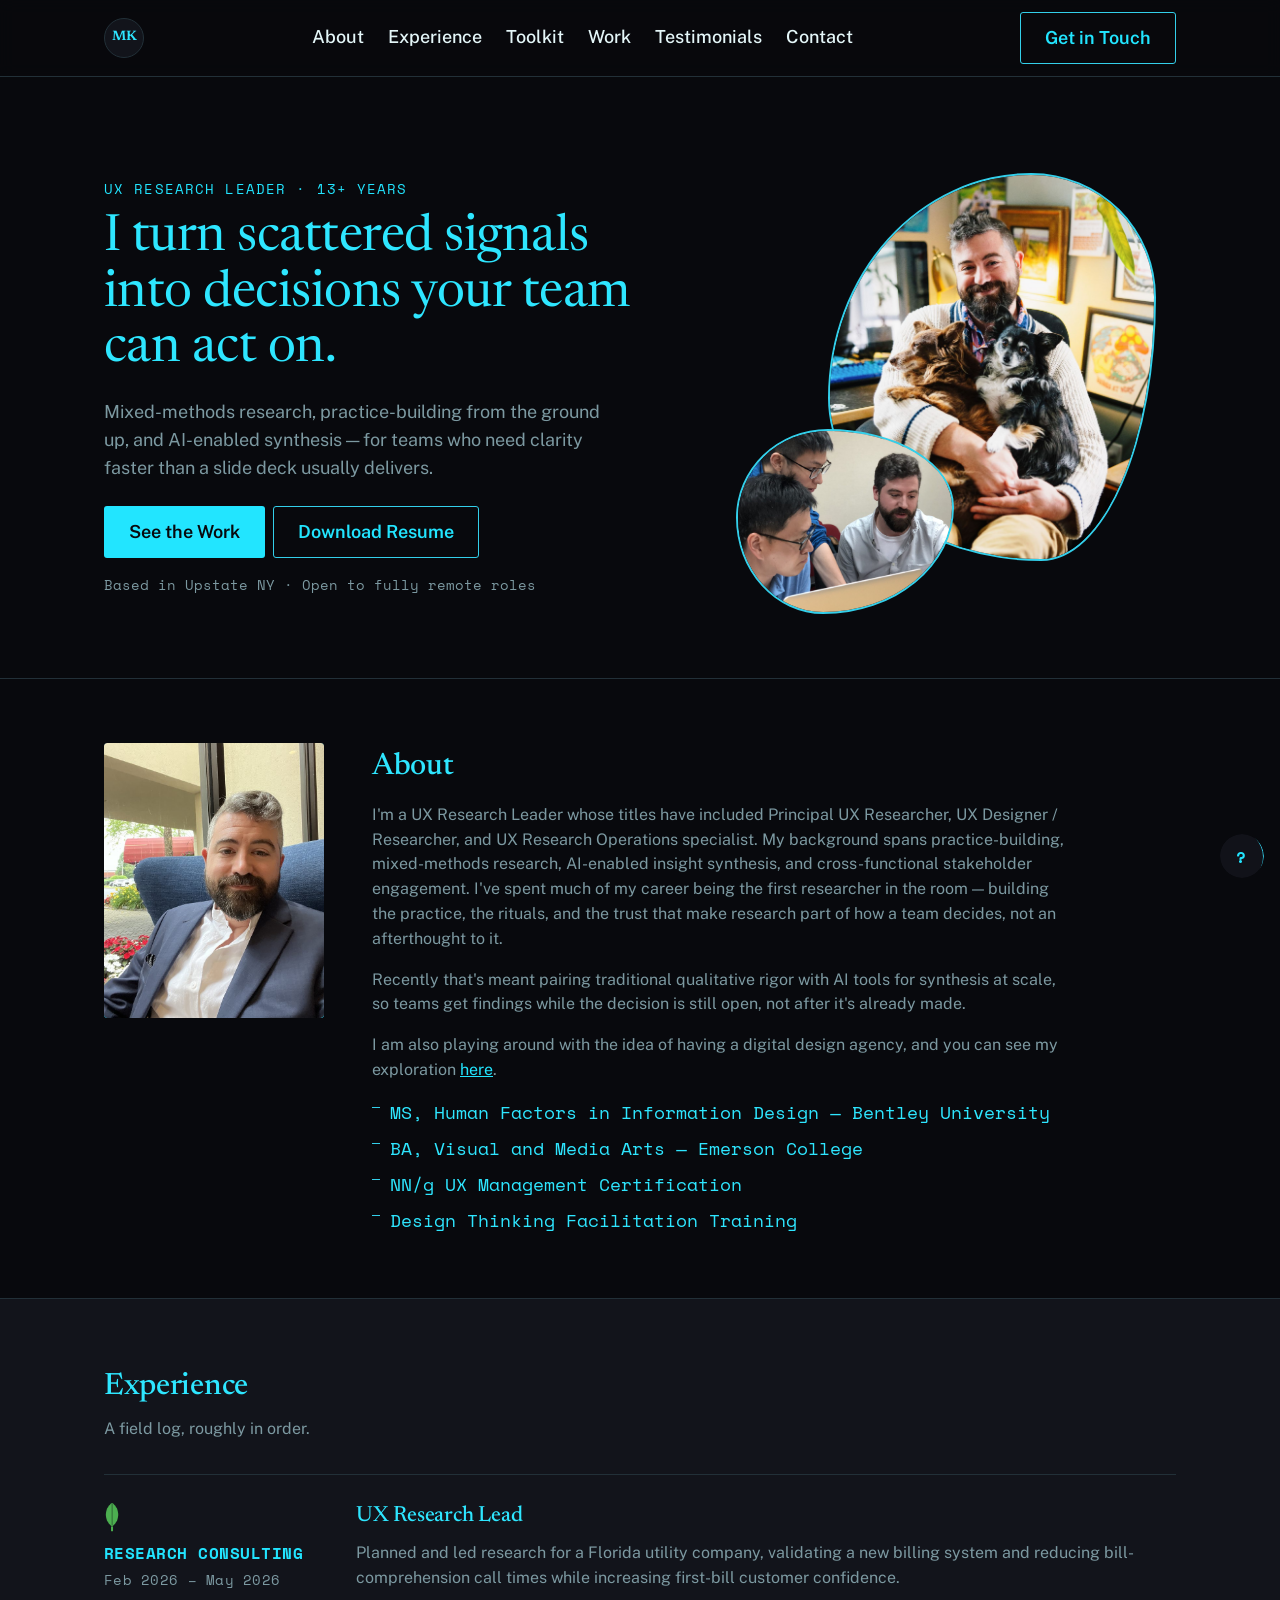
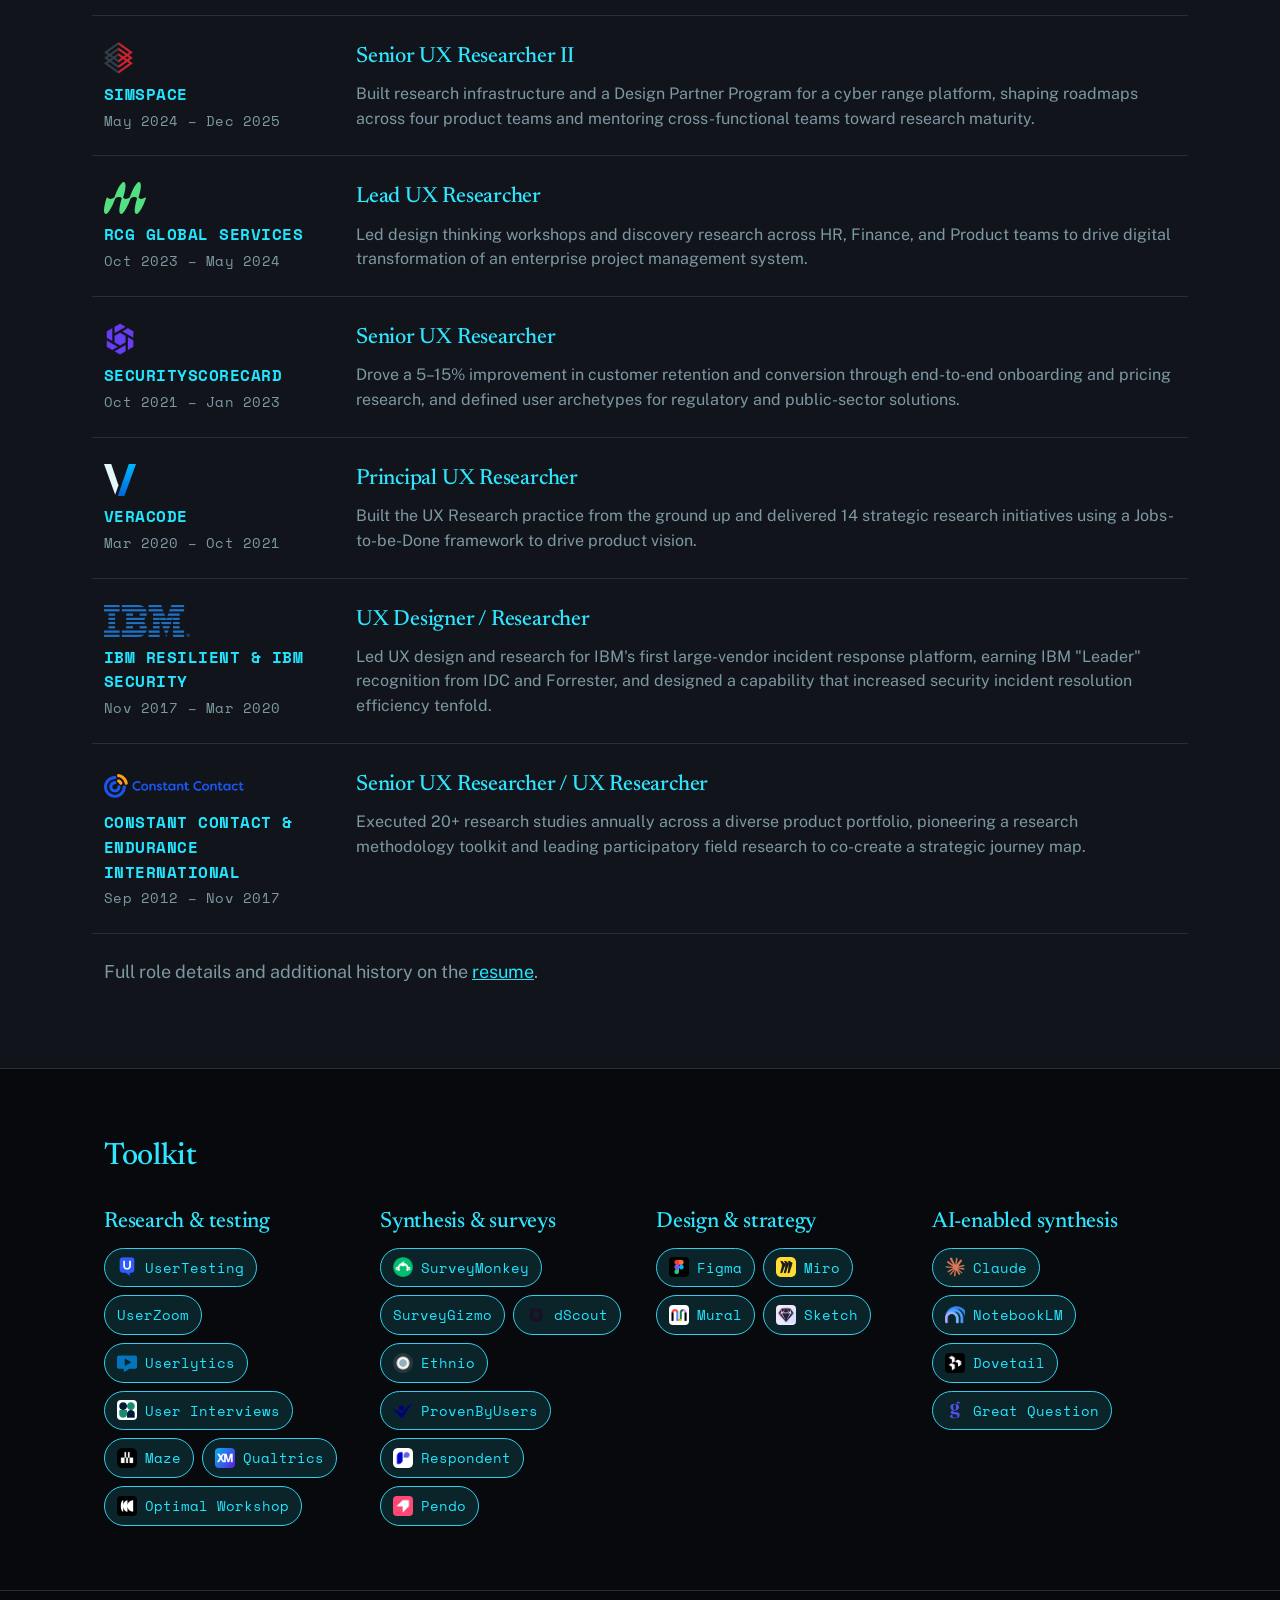
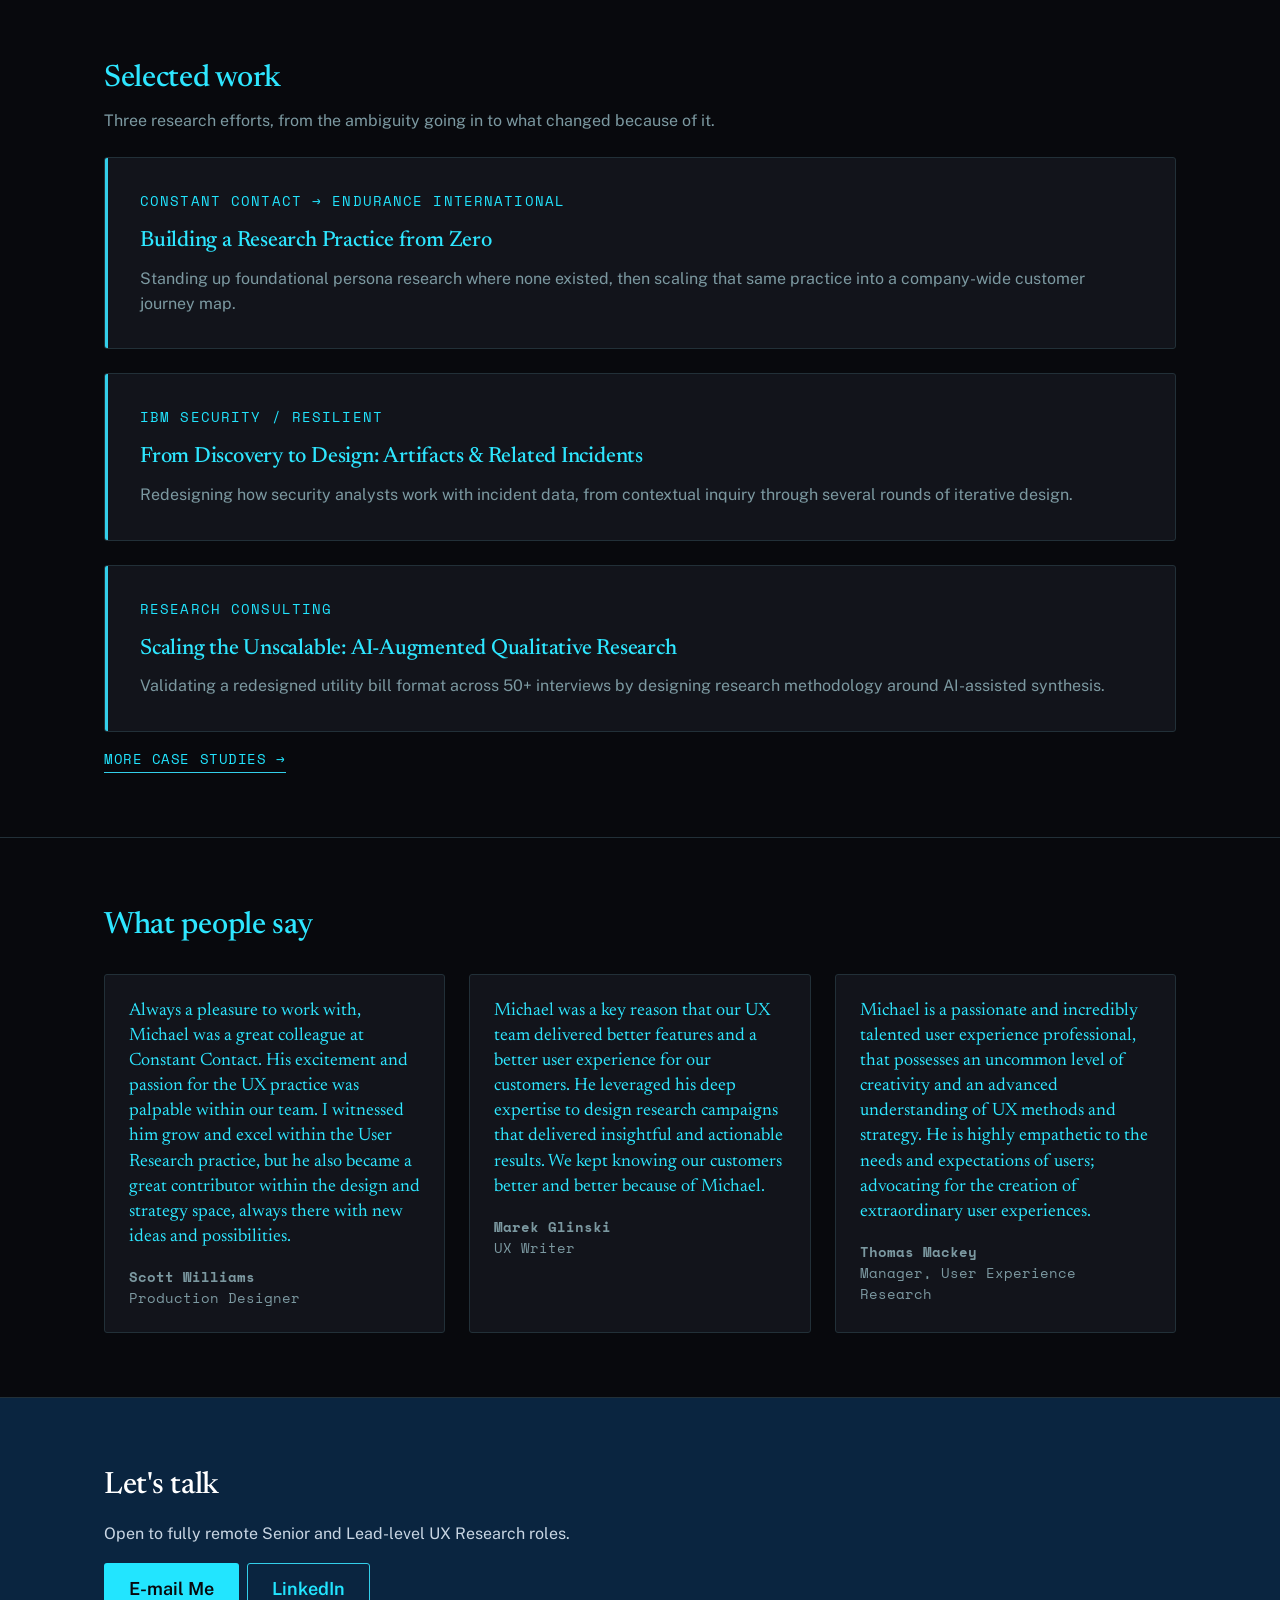
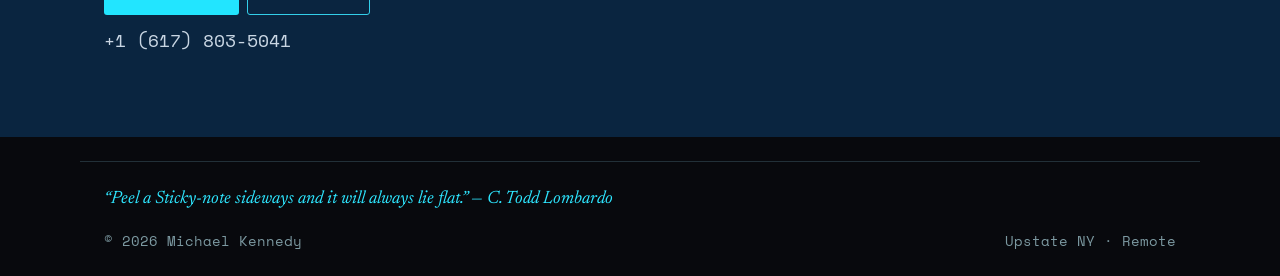
==== commit cf928a7e: "Unlink the AI stance page from the main nav Remove the "On AI" nav item from every page. ai-stance.h" ====
--- a/index.html
+++ b/index.html
@@ -34,7 +34,6 @@
         <a href="#toolkit">Toolkit</a>
         <a href="#work">Work</a>
         <a href="#testimonials">Testimonials</a>
-        <a href="ai-stance.html">On AI</a>
         <a href="#contact">Contact</a>
       </nav>
     <button type="button" class="nav-toggle" aria-expanded="false" aria-label="Open menu">
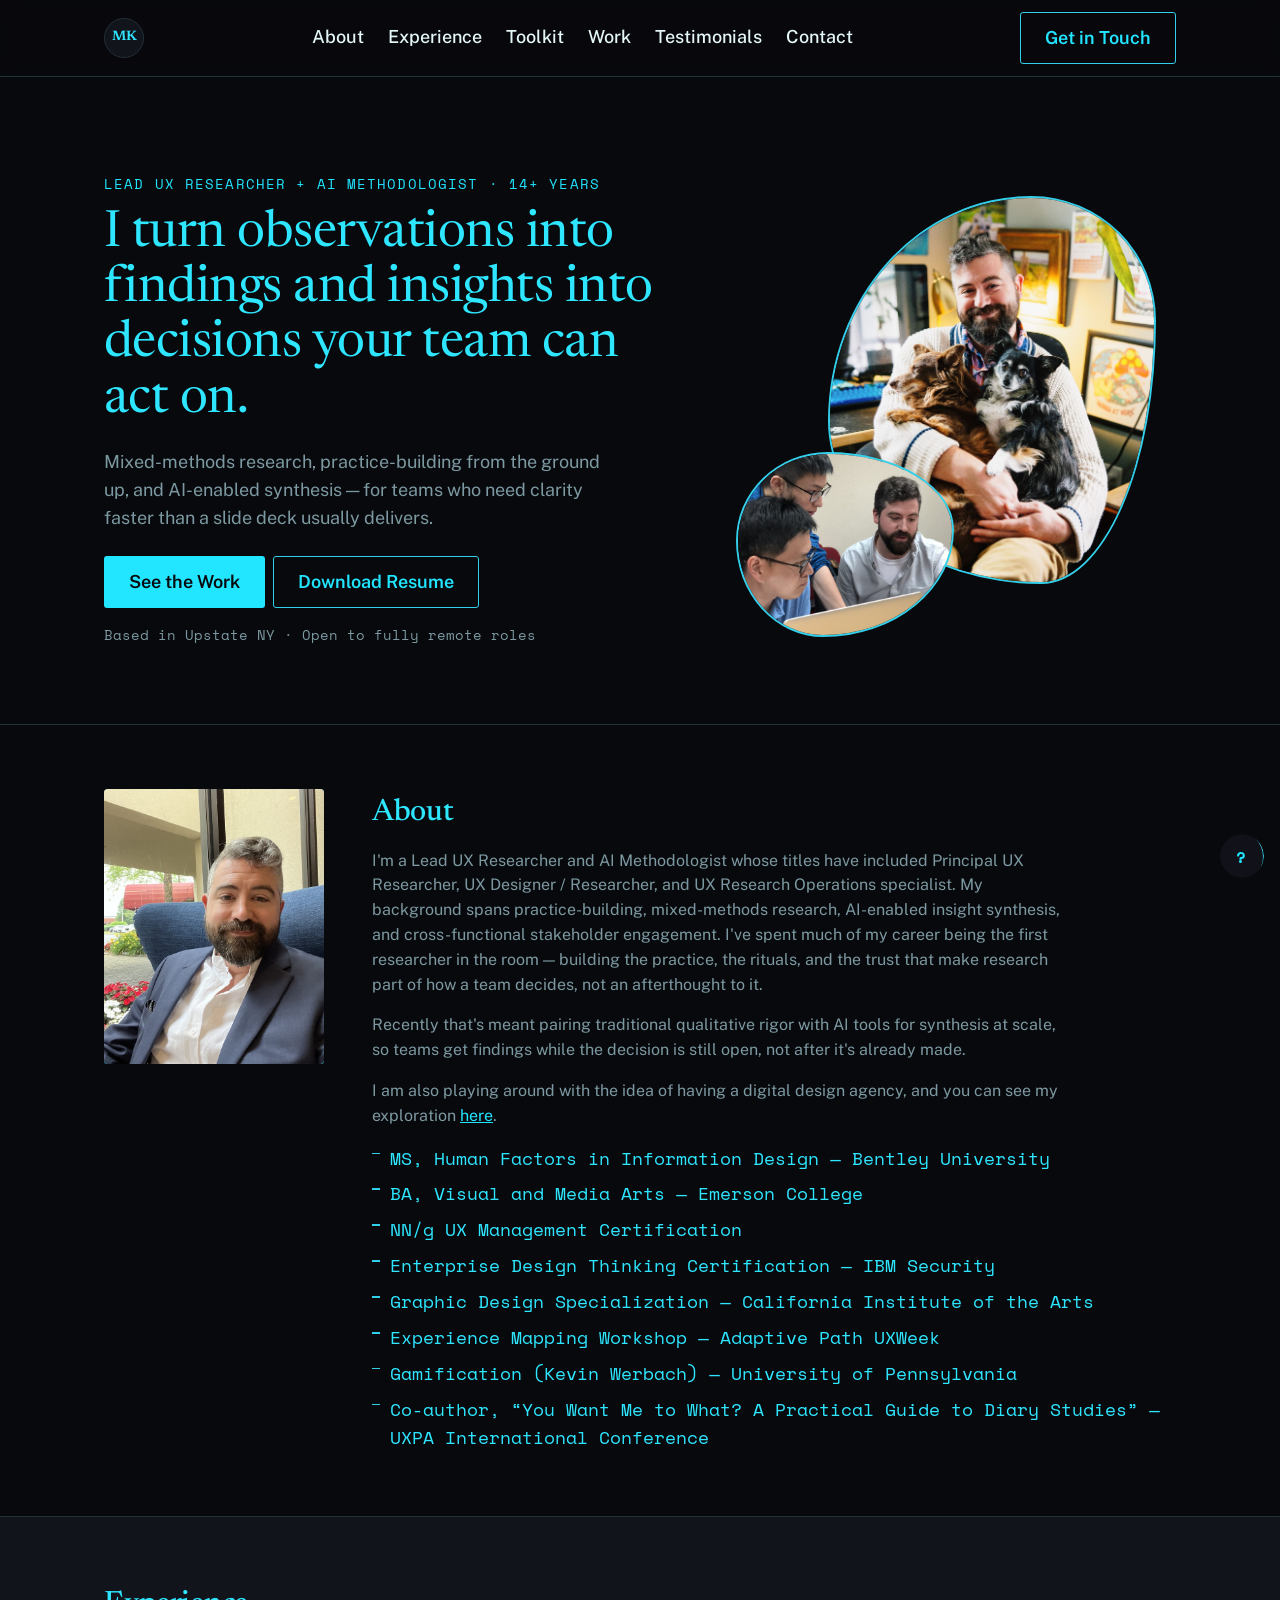
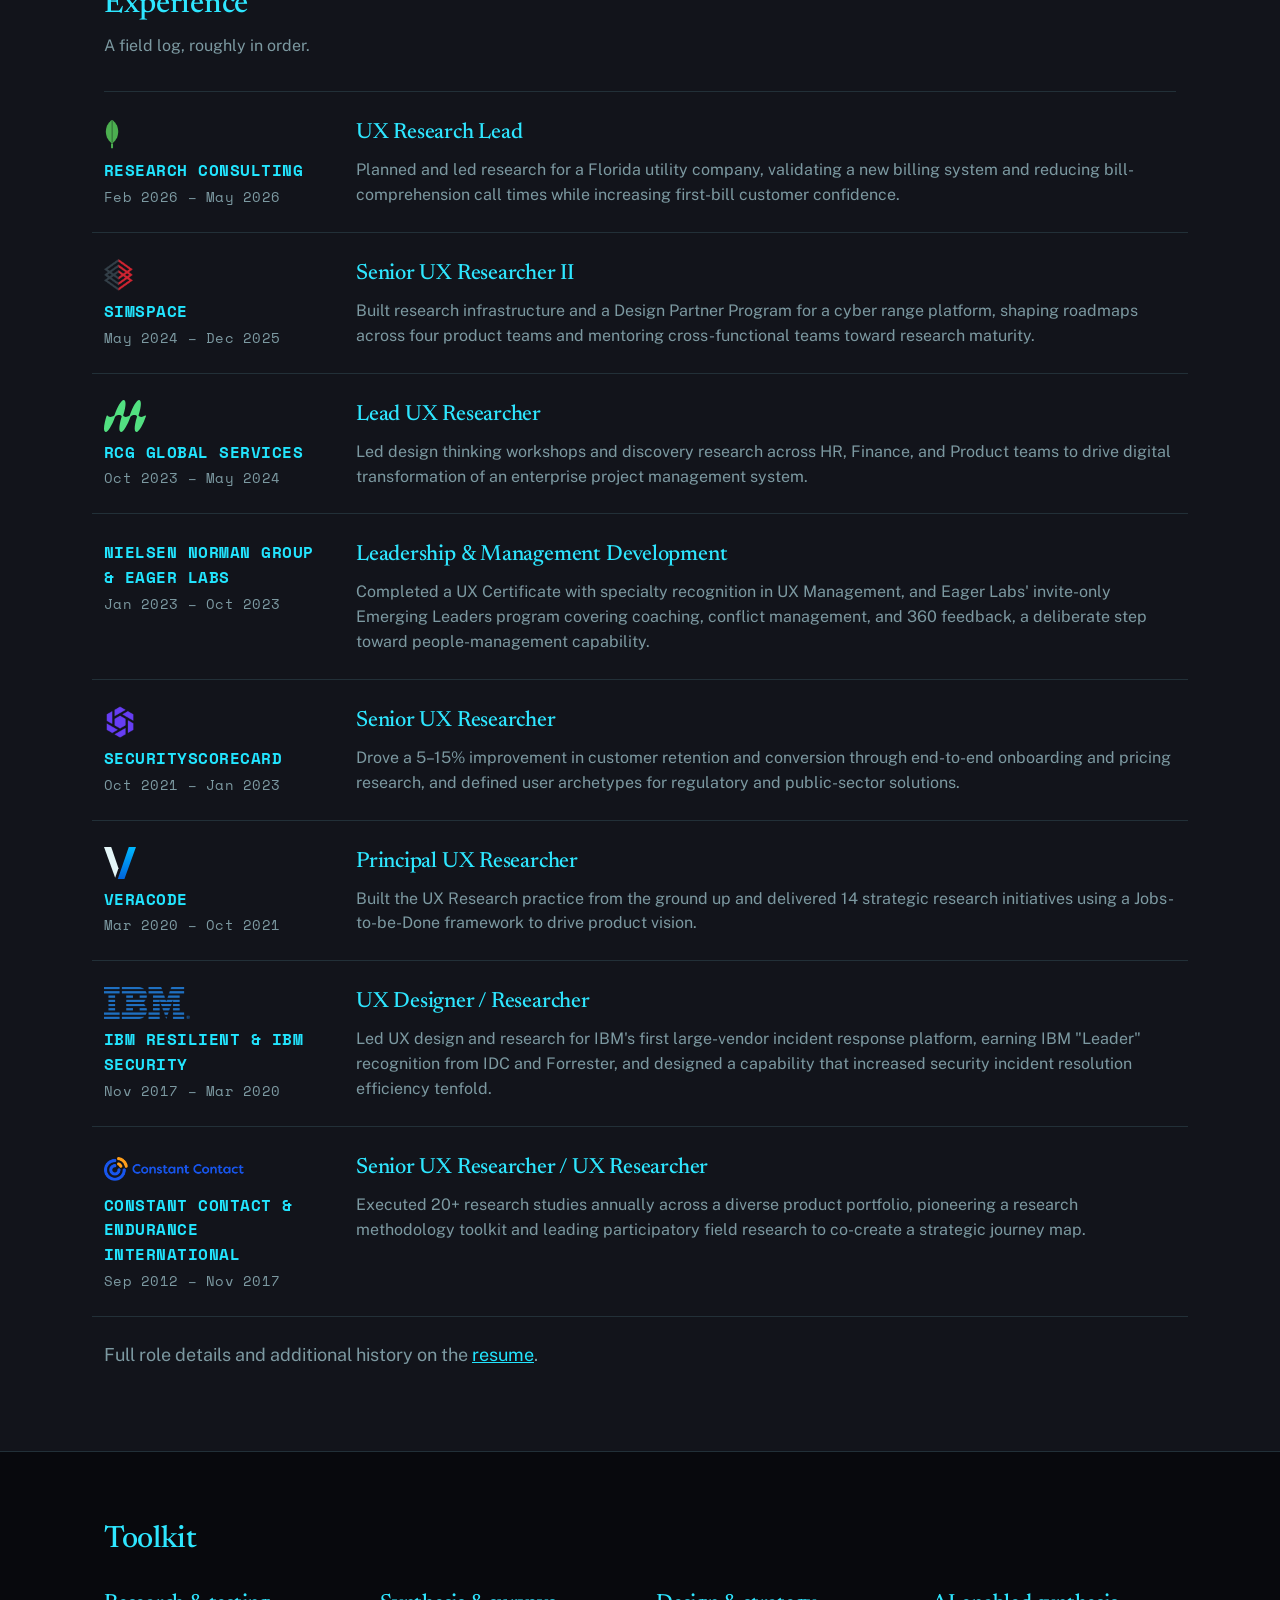
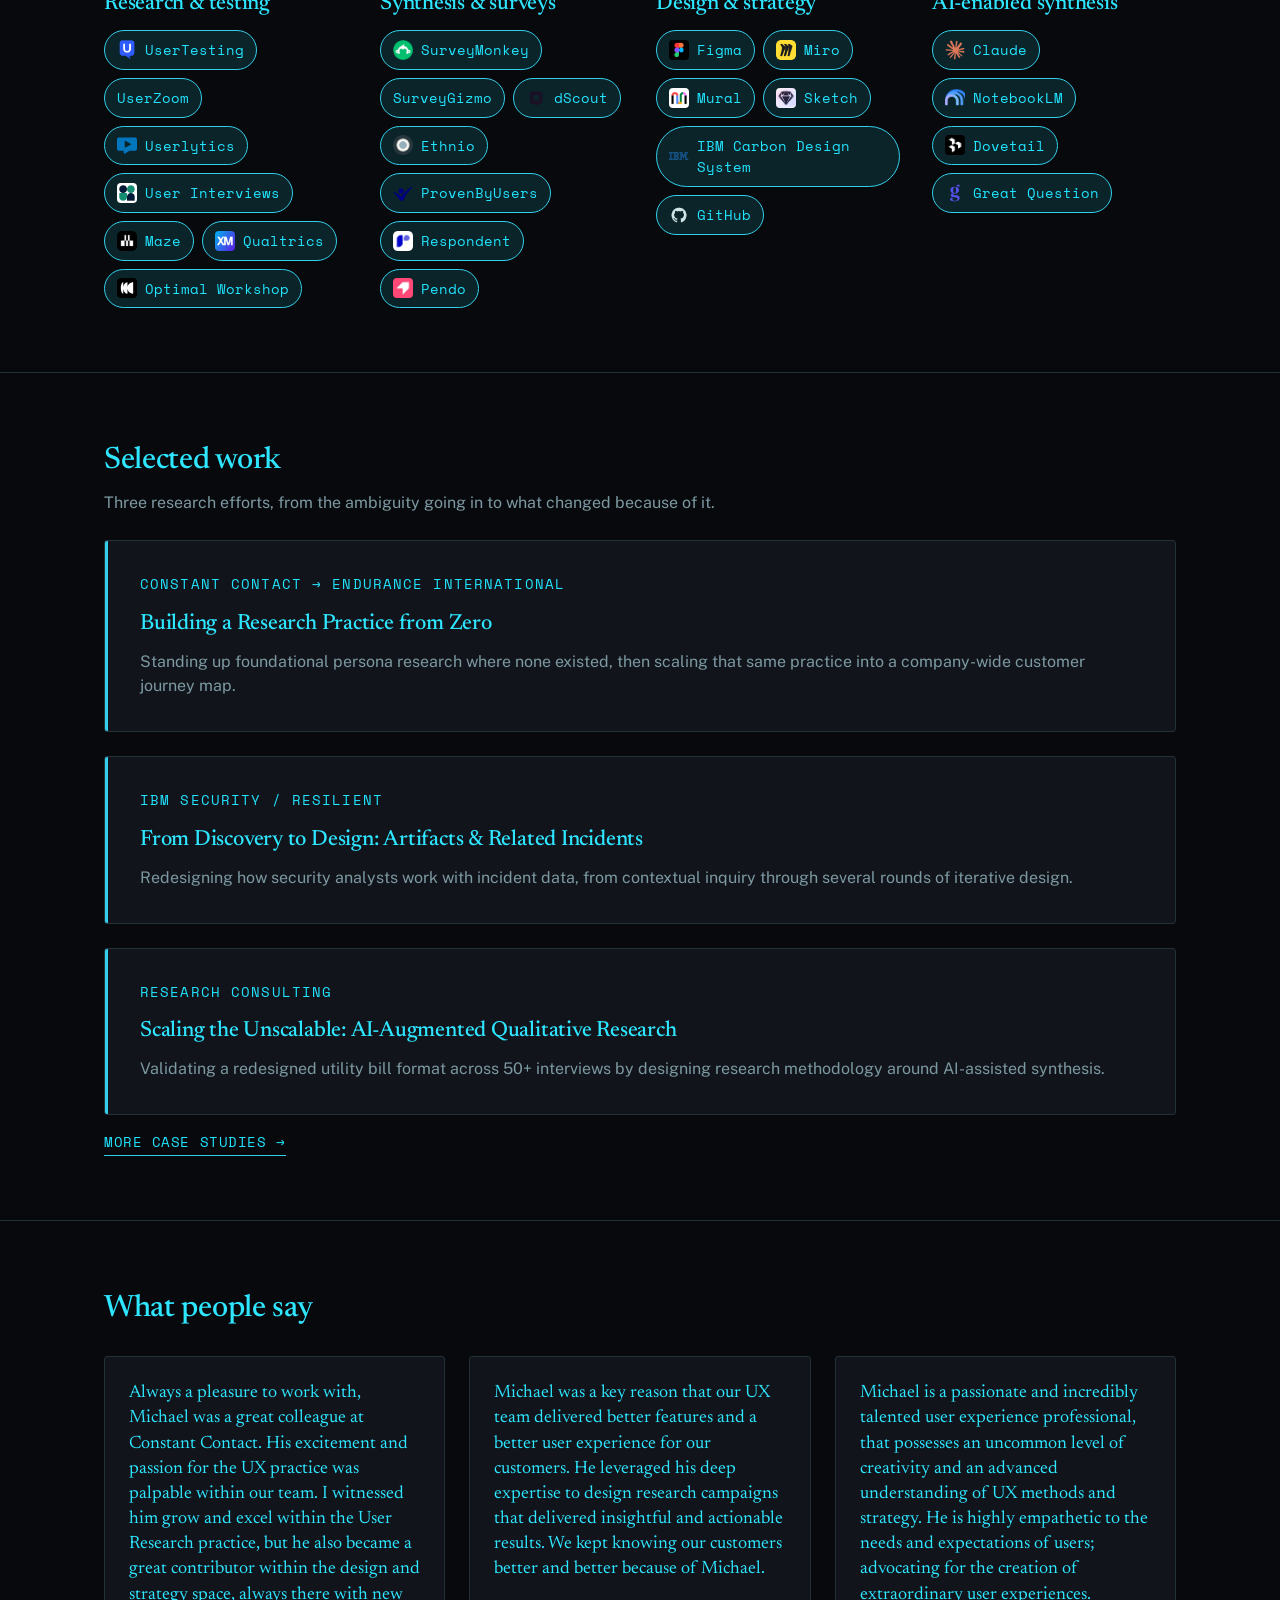
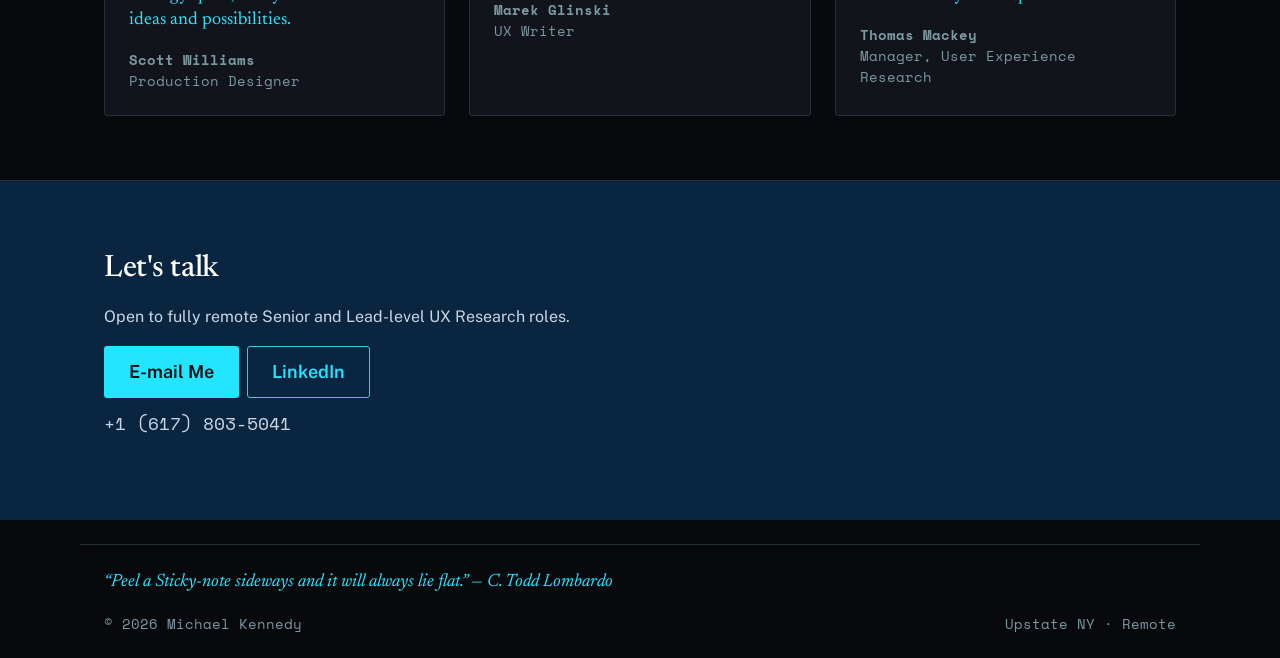
==== commit dbd27252: "Update site for new resume: Lead UX Researcher + AI Methodologist positioning Updates headline and y" ====
--- a/index.html
+++ b/index.html
@@ -3,16 +3,16 @@
 <head>
 <meta charset="UTF-8">
 <meta name="viewport" content="width=device-width, initial-scale=1.0">
-<title>Michael Kennedy — UX Research Leader</title>
-<meta name="description" content="Michael Kennedy (MK) — UX Research Leader. Mixed-methods research, practice-building, and AI-enabled insight synthesis.">
+<title>Michael Kennedy — Lead UX Researcher + AI Methodologist</title>
+<meta name="description" content="Michael Kennedy (MK) — Lead UX Researcher + AI Methodologist. Mixed-methods research, practice-building, and AI-enabled insight synthesis.">
 <meta property="og:type" content="website">
 <meta property="og:url" content="https://mikewkennedy.com/">
-<meta property="og:title" content="Michael Kennedy — UX Research Leader">
-<meta property="og:description" content="Michael Kennedy (MK) — UX Research Leader. Mixed-methods research, practice-building, and AI-enabled insight synthesis.">
+<meta property="og:title" content="Michael Kennedy — Lead UX Researcher + AI Methodologist">
+<meta property="og:description" content="Michael Kennedy (MK) — Lead UX Researcher + AI Methodologist. Mixed-methods research, practice-building, and AI-enabled insight synthesis.">
 <meta property="og:image" content="https://mikewkennedy.com/images/headshot.jpg">
 <meta name="twitter:card" content="summary">
-<meta name="twitter:title" content="Michael Kennedy — UX Research Leader">
-<meta name="twitter:description" content="Michael Kennedy (MK) — UX Research Leader. Mixed-methods research, practice-building, and AI-enabled insight synthesis.">
+<meta name="twitter:title" content="Michael Kennedy — Lead UX Researcher + AI Methodologist">
+<meta name="twitter:description" content="Michael Kennedy (MK) — Lead UX Researcher + AI Methodologist. Mixed-methods research, practice-building, and AI-enabled insight synthesis.">
 <meta name="twitter:image" content="https://mikewkennedy.com/images/headshot.jpg">
 <link rel="icon" type="image/png" href="images/favicon.png">
 <link rel="apple-touch-icon" href="images/favicon.png">
@@ -48,8 +48,8 @@
   <section id="top" class="hero">
     <div class="wrap hero-inner">
       <div class="hero-copy">
-        <p class="eyebrow">UX Research Leader &middot; 13+ years</p>
-        <h1>I turn scattered signals into decisions your team can act on.</h1>
+        <p class="eyebrow">Lead UX Researcher + AI Methodologist &middot; 14+ years</p>
+        <h1>I turn observations into findings and insights into decisions your team can act on.</h1>
         <p class="hero-sub">Mixed-methods research, practice-building from the ground up, and AI-enabled synthesis — for teams who need clarity faster than a slide deck usually delivers.</p>
         <div class="hero-actions">
           <a class="btn btn-primary btn-large" href="#work">See the Work</a>
@@ -74,14 +74,18 @@
       </div>
       <div class="about-copy">
         <h2>About</h2>
-        <p>I'm a UX Research Leader whose titles have included Principal UX Researcher, UX Designer / Researcher, and UX Research Operations specialist. My background spans practice-building, mixed-methods research, AI-enabled insight synthesis, and cross-functional stakeholder engagement. I've spent much of my career being the first researcher in the room — building the practice, the rituals, and the trust that make research part of how a team decides, not an afterthought to it.</p>
+        <p>I'm a Lead UX Researcher and AI Methodologist whose titles have included Principal UX Researcher, UX Designer / Researcher, and UX Research Operations specialist. My background spans practice-building, mixed-methods research, AI-enabled insight synthesis, and cross-functional stakeholder engagement. I've spent much of my career being the first researcher in the room — building the practice, the rituals, and the trust that make research part of how a team decides, not an afterthought to it.</p>
         <p>Recently that's meant pairing traditional qualitative rigor with AI tools for synthesis at scale, so teams get findings while the decision is still open, not after it's already made.</p>
         <p>I am also playing around with the idea of having a digital design agency, and you can see my exploration <a href="https://rip-studios.com" target="_blank" rel="noopener">here</a>.</p>
         <ul class="credentials">
           <li>MS, Human Factors in Information Design — Bentley University</li>
           <li>BA, Visual and Media Arts — Emerson College</li>
           <li>NN/g UX Management Certification</li>
-          <li>Design Thinking Facilitation Training</li>
+          <li>Enterprise Design Thinking Certification — IBM Security</li>
+          <li>Graphic Design Specialization — California Institute of the Arts</li>
+          <li>Experience Mapping Workshop — Adaptive Path UXWeek</li>
+          <li>Gamification (Kevin Werbach) — University of Pennsylvania</li>
+          <li>Co-author, &ldquo;You Want Me to What? A Practical Guide to Diary Studies&rdquo; — UXPA International Conference</li>
         </ul>
       </div>
     </div>
@@ -111,6 +115,13 @@
           <div class="log-what">
             <h3>Lead UX Researcher</h3>
             <p>Led design thinking workshops and discovery research across HR, Finance, and Product teams to drive digital transformation of an enterprise project management system.</p>
+          </div>
+        </li>
+        <li class="log-entry">
+          <div class="log-when"><span class="log-company">Nielsen Norman Group &amp; Eager Labs</span><span class="log-date">Jan 2023 &ndash; Oct 2023</span></div>
+          <div class="log-what">
+            <h3>Leadership &amp; Management Development</h3>
+            <p>Completed a UX Certificate with specialty recognition in UX Management, and Eager Labs' invite-only Emerging Leaders program covering coaching, conflict management, and 360 feedback, a deliberate step toward people-management capability.</p>
           </div>
         </li>
         <li class="log-entry">
@@ -181,6 +192,8 @@
             <li class="tool-chip"><img src="images/logos/miro.png" alt="" class="tool-logo"><span>Miro</span></li>
             <li class="tool-chip"><img src="images/logos/mural.png" alt="" class="tool-logo"><span>Mural</span></li>
             <li class="tool-chip"><img src="images/logos/sketch.png" alt="" class="tool-logo"><span>Sketch</span></li>
+            <li class="tool-chip"><img src="images/logos/ibm.png" alt="" class="tool-logo"><span>IBM Carbon Design System</span></li>
+            <li class="tool-chip"><img src="images/logos/github.png" alt="" class="tool-logo"><span>GitHub</span></li>
           </ul>
         </div>
         <div class="toolkit-group">
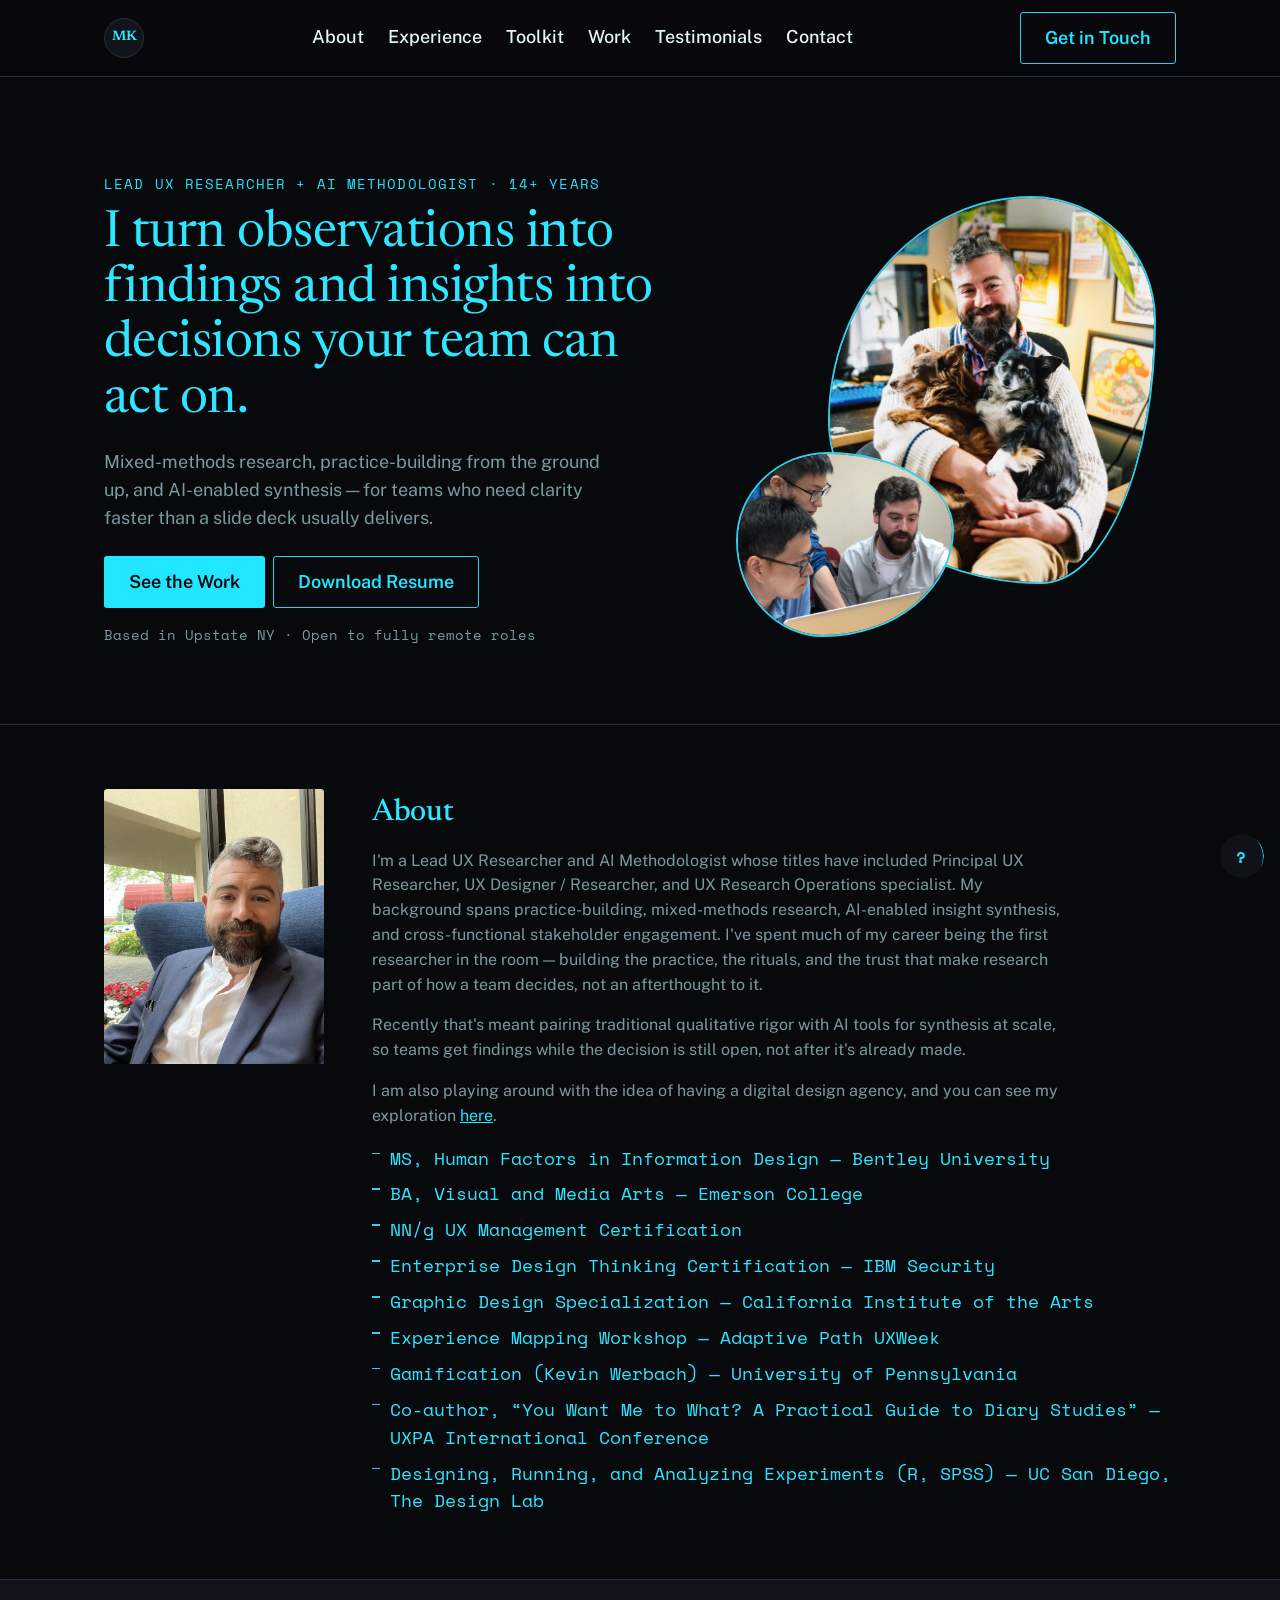
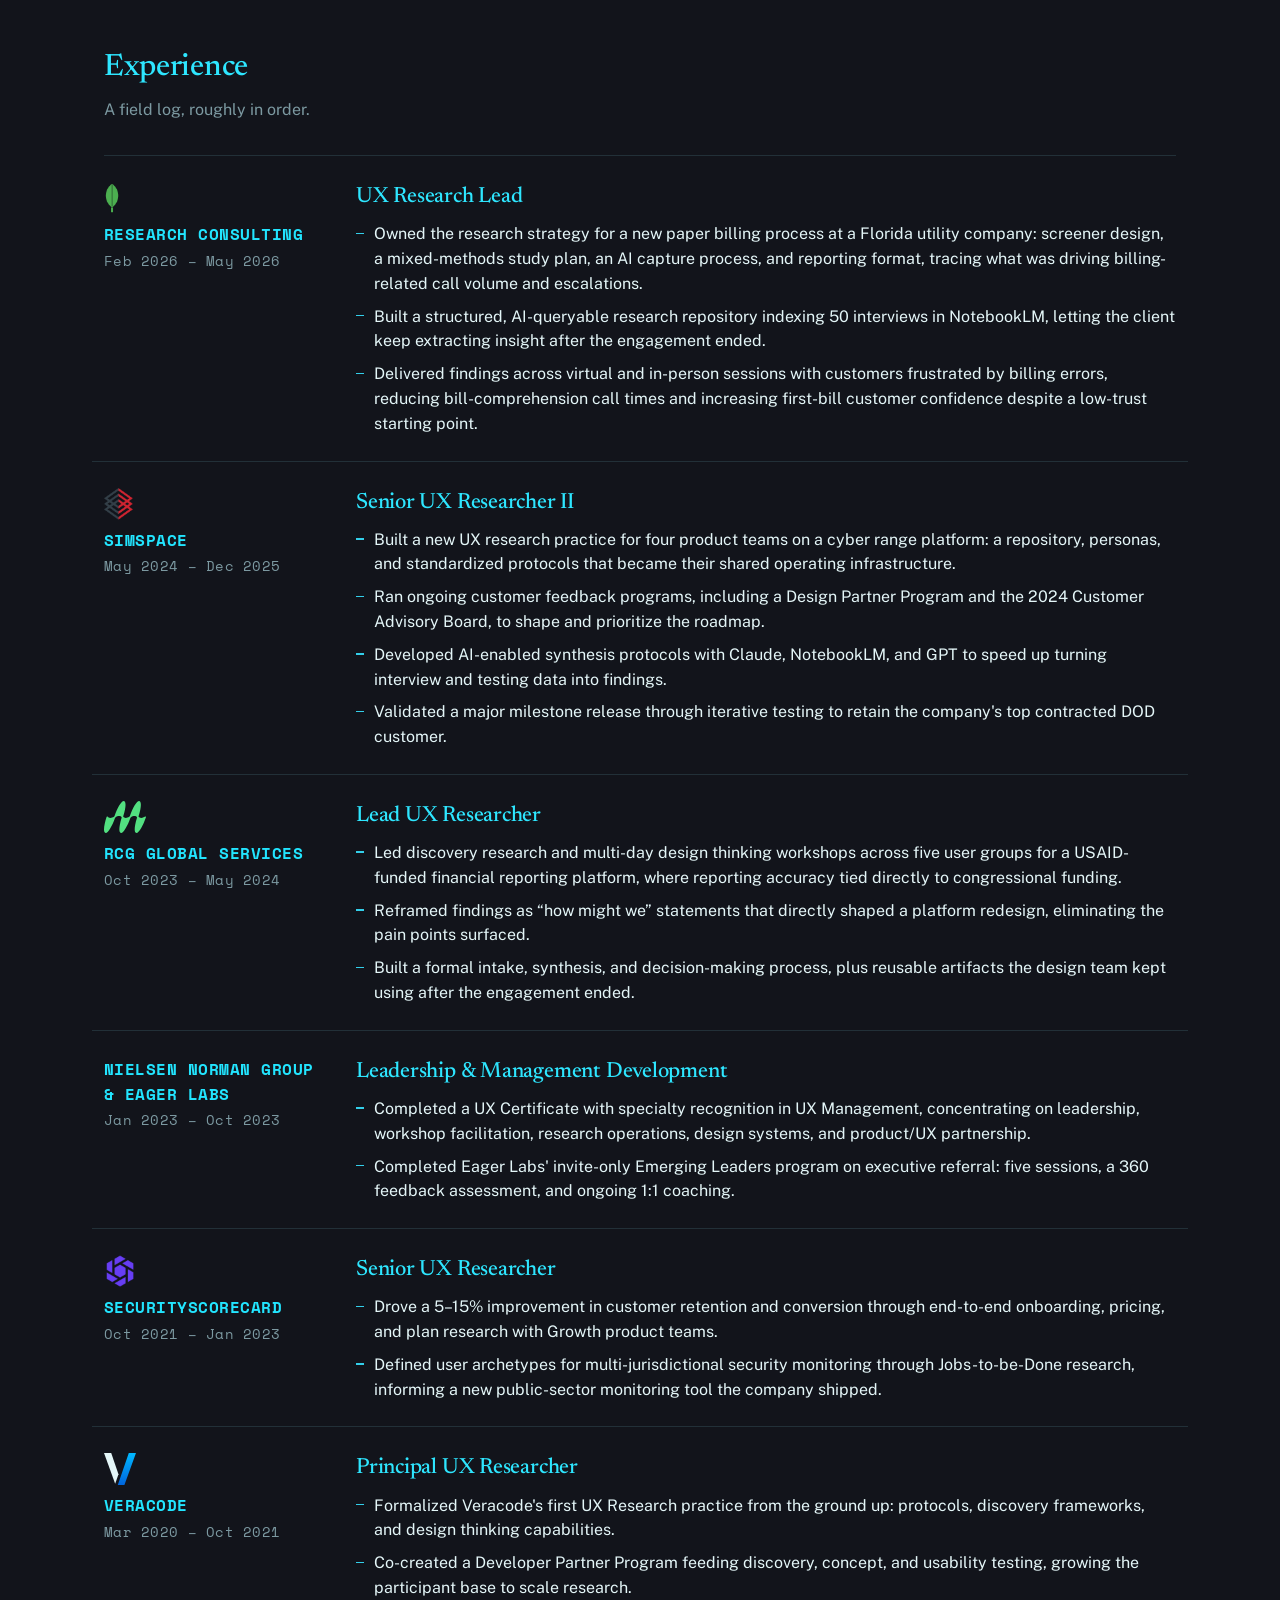
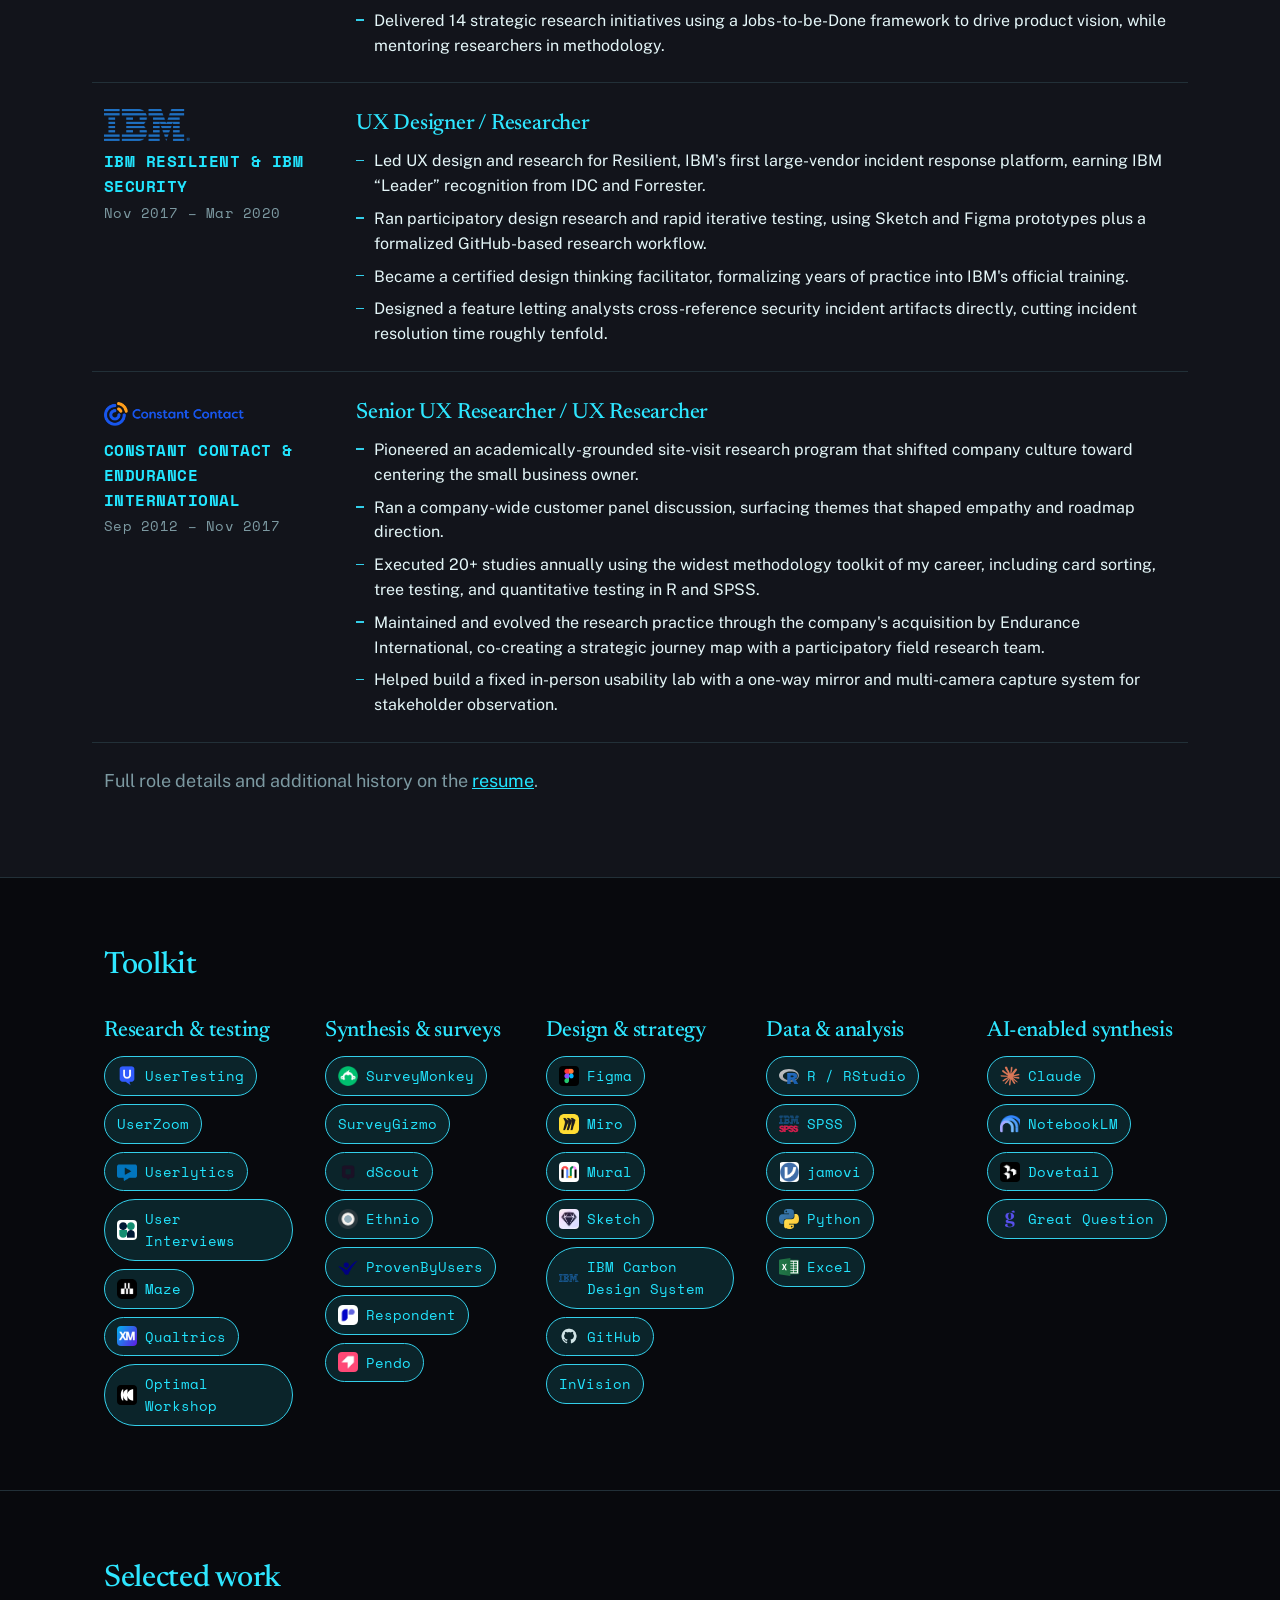
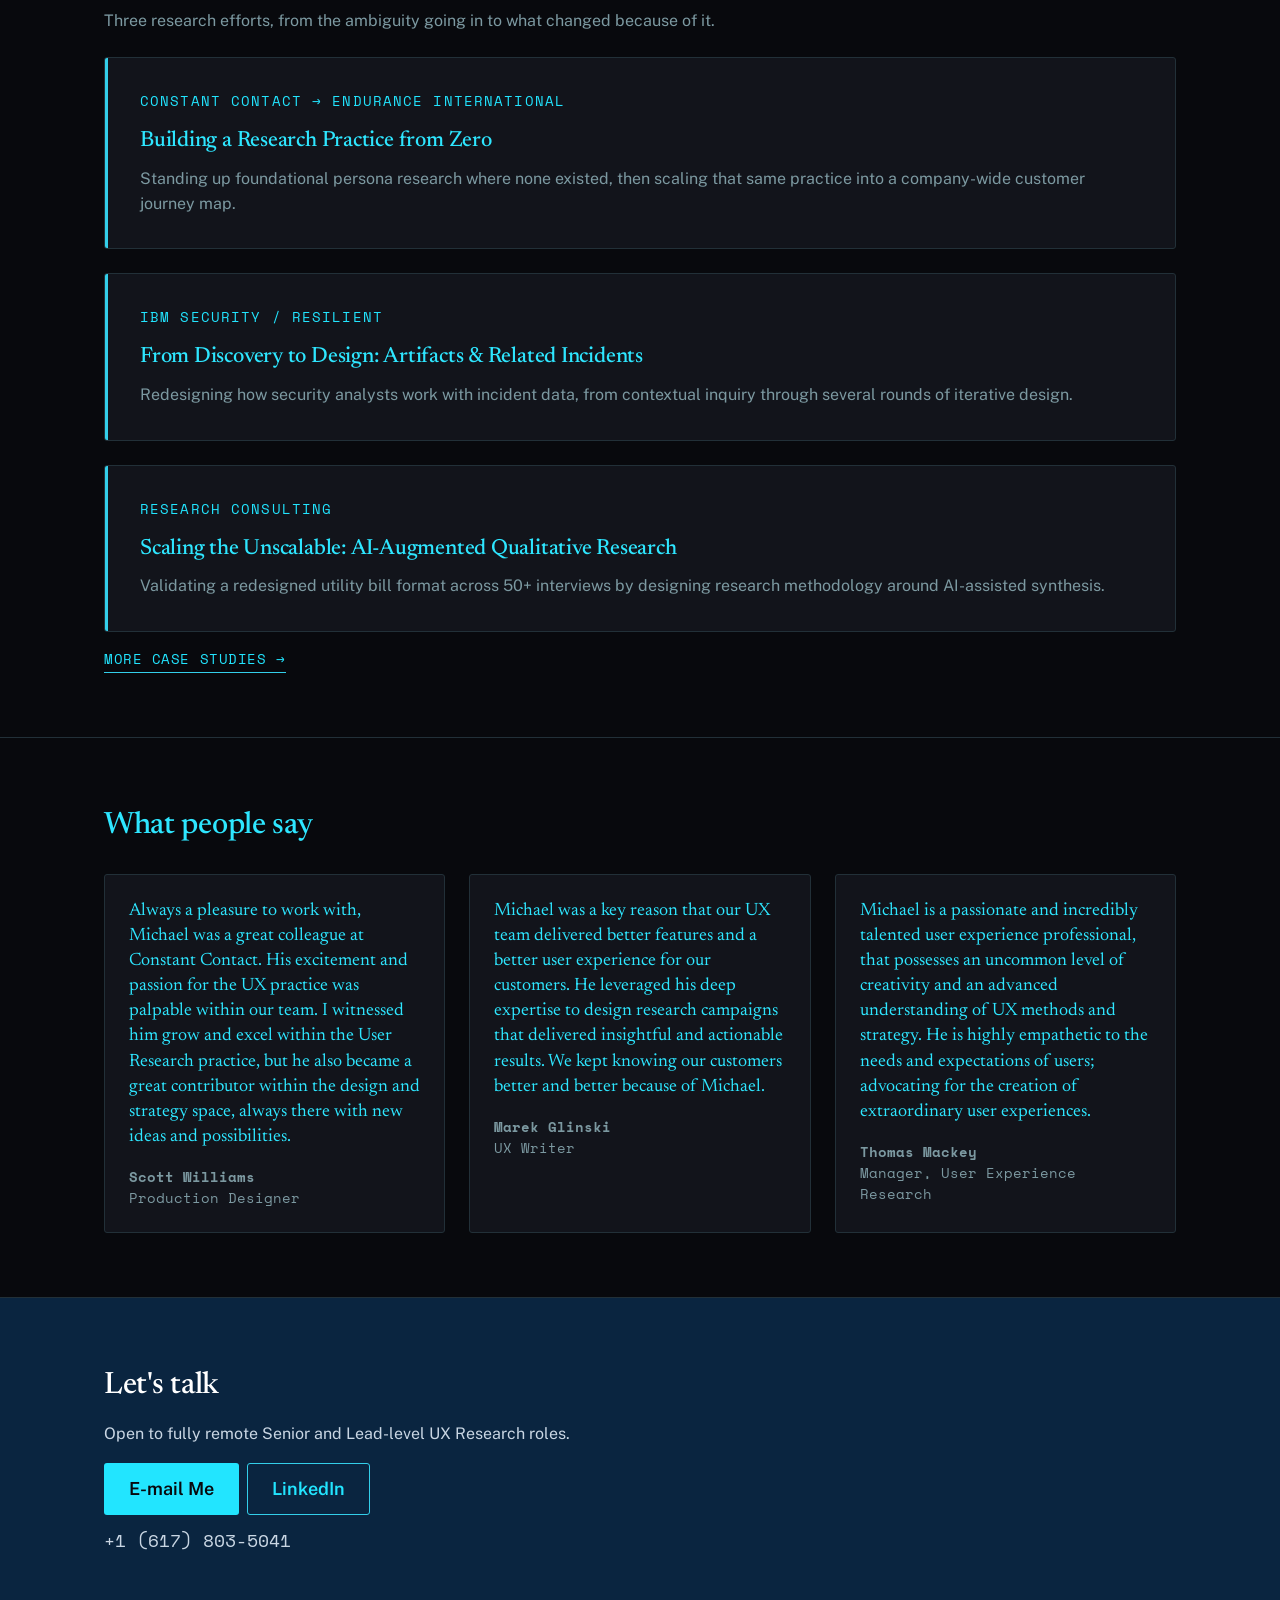
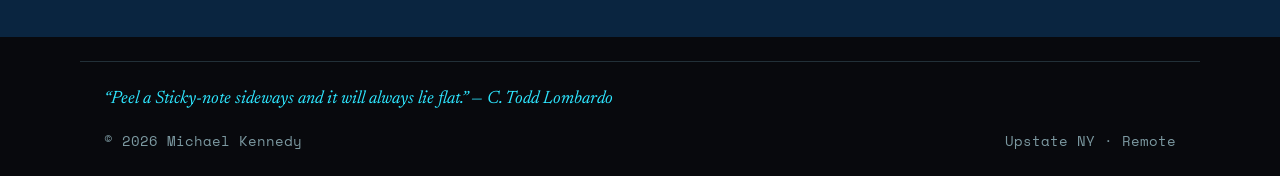
==== commit 07fa08b6: "Sync site with October 2026 resume revision Expands Experience log entries from single-paragraph sum" ====
--- a/index.html
+++ b/index.html
@@ -1,6 +1,13 @@
 <!DOCTYPE html>
 <html lang="en">
 <head>
+<script type="text/javascript">
+    (function(c,l,a,r,i,t,y){
+        c[a]=c[a]||function(){(c[a].q=c[a].q||[]).push(arguments)};
+        t=l.createElement(r);t.async=1;t.src="https://www.clarity.ms/tag/"+i;
+        y=l.getElementsByTagName(r)[0];y.parentNode.insertBefore(t,y);
+    })(window, document, "clarity", "script", "ygneg6dxny");
+</script>
 <meta charset="UTF-8">
 <meta name="viewport" content="width=device-width, initial-scale=1.0">
 <title>Michael Kennedy — Lead UX Researcher + AI Methodologist</title>
@@ -76,7 +83,7 @@
         <h2>About</h2>
         <p>I'm a Lead UX Researcher and AI Methodologist whose titles have included Principal UX Researcher, UX Designer / Researcher, and UX Research Operations specialist. My background spans practice-building, mixed-methods research, AI-enabled insight synthesis, and cross-functional stakeholder engagement. I've spent much of my career being the first researcher in the room — building the practice, the rituals, and the trust that make research part of how a team decides, not an afterthought to it.</p>
         <p>Recently that's meant pairing traditional qualitative rigor with AI tools for synthesis at scale, so teams get findings while the decision is still open, not after it's already made.</p>
-        <p>I am also playing around with the idea of having a digital design agency, and you can see my exploration <a href="https://rip-studios.com" target="_blank" rel="noopener">here</a>.</p>
+        <p>I am also playing around with the idea of having a digital design agency, and you can see my exploration <a href="https://rip-studio.vercel.app" target="_blank" rel="noopener">here</a>.</p>
         <ul class="credentials">
           <li>MS, Human Factors in Information Design — Bentley University</li>
           <li>BA, Visual and Media Arts — Emerson College</li>
@@ -86,6 +93,7 @@
           <li>Experience Mapping Workshop — Adaptive Path UXWeek</li>
           <li>Gamification (Kevin Werbach) — University of Pennsylvania</li>
           <li>Co-author, &ldquo;You Want Me to What? A Practical Guide to Diary Studies&rdquo; — UXPA International Conference</li>
+          <li>Designing, Running, and Analyzing Experiments (R, SPSS) — UC San Diego, The Design Lab</li>
         </ul>
       </div>
     </div>
@@ -100,56 +108,90 @@
           <div class="log-when"><img src="images/logos/research-consulting.png" alt="" class="log-logo"><span class="log-company">Research Consulting</span><span class="log-date">Feb 2026 &ndash; May 2026</span></div>
           <div class="log-what">
             <h3>UX Research Lead</h3>
-            <p>Planned and led research for a Florida utility company, validating a new billing system and reducing bill-comprehension call times while increasing first-bill customer confidence.</p>
+            <ul>
+              <li>Owned the research strategy for a new paper billing process at a Florida utility company: screener design, a mixed-methods study plan, an AI capture process, and reporting format, tracing what was driving billing-related call volume and escalations.</li>
+              <li>Built a structured, AI-queryable research repository indexing 50 interviews in NotebookLM, letting the client keep extracting insight after the engagement ended.</li>
+              <li>Delivered findings across virtual and in-person sessions with customers frustrated by billing errors, reducing bill-comprehension call times and increasing first-bill customer confidence despite a low-trust starting point.</li>
+            </ul>
           </div>
         </li>
         <li class="log-entry">
           <div class="log-when"><img src="images/logos/simspace.png" alt="" class="log-logo"><span class="log-company">SimSpace</span><span class="log-date">May 2024 &ndash; Dec 2025</span></div>
           <div class="log-what">
             <h3>Senior UX Researcher II</h3>
-            <p>Built research infrastructure and a Design Partner Program for a cyber range platform, shaping roadmaps across four product teams and mentoring cross-functional teams toward research maturity.</p>
+            <ul>
+              <li>Built a new UX research practice for four product teams on a cyber range platform: a repository, personas, and standardized protocols that became their shared operating infrastructure.</li>
+              <li>Ran ongoing customer feedback programs, including a Design Partner Program and the 2024 Customer Advisory Board, to shape and prioritize the roadmap.</li>
+              <li>Developed AI-enabled synthesis protocols with Claude, NotebookLM, and GPT to speed up turning interview and testing data into findings.</li>
+              <li>Validated a major milestone release through iterative testing to retain the company's top contracted DOD customer.</li>
+            </ul>
           </div>
         </li>
         <li class="log-entry">
           <div class="log-when"><img src="images/logos/rcg-global-services.svg" alt="" class="log-logo"><span class="log-company">RCG Global Services</span><span class="log-date">Oct 2023 &ndash; May 2024</span></div>
           <div class="log-what">
             <h3>Lead UX Researcher</h3>
-            <p>Led design thinking workshops and discovery research across HR, Finance, and Product teams to drive digital transformation of an enterprise project management system.</p>
+            <ul>
+              <li>Led discovery research and multi-day design thinking workshops across five user groups for a USAID-funded financial reporting platform, where reporting accuracy tied directly to congressional funding.</li>
+              <li>Reframed findings as &ldquo;how might we&rdquo; statements that directly shaped a platform redesign, eliminating the pain points surfaced.</li>
+              <li>Built a formal intake, synthesis, and decision-making process, plus reusable artifacts the design team kept using after the engagement ended.</li>
+            </ul>
           </div>
         </li>
         <li class="log-entry">
           <div class="log-when"><span class="log-company">Nielsen Norman Group &amp; Eager Labs</span><span class="log-date">Jan 2023 &ndash; Oct 2023</span></div>
           <div class="log-what">
             <h3>Leadership &amp; Management Development</h3>
-            <p>Completed a UX Certificate with specialty recognition in UX Management, and Eager Labs' invite-only Emerging Leaders program covering coaching, conflict management, and 360 feedback, a deliberate step toward people-management capability.</p>
+            <ul>
+              <li>Completed a UX Certificate with specialty recognition in UX Management, concentrating on leadership, workshop facilitation, research operations, design systems, and product/UX partnership.</li>
+              <li>Completed Eager Labs' invite-only Emerging Leaders program on executive referral: five sessions, a 360 feedback assessment, and ongoing 1:1 coaching.</li>
+            </ul>
           </div>
         </li>
         <li class="log-entry">
           <div class="log-when"><img src="images/logos/securityscorecard.png" alt="" class="log-logo"><span class="log-company">SecurityScorecard</span><span class="log-date">Oct 2021 &ndash; Jan 2023</span></div>
           <div class="log-what">
             <h3>Senior UX Researcher</h3>
-            <p>Drove a 5&ndash;15% improvement in customer retention and conversion through end-to-end onboarding and pricing research, and defined user archetypes for regulatory and public-sector solutions.</p>
+            <ul>
+              <li>Drove a 5&ndash;15% improvement in customer retention and conversion through end-to-end onboarding, pricing, and plan research with Growth product teams.</li>
+              <li>Defined user archetypes for multi-jurisdictional security monitoring through Jobs-to-be-Done research, informing a new public-sector monitoring tool the company shipped.</li>
+            </ul>
           </div>
         </li>
         <li class="log-entry">
           <div class="log-when"><img src="images/logos/veracode.svg" alt="" class="log-logo"><span class="log-company">Veracode</span><span class="log-date">Mar 2020 &ndash; Oct 2021</span></div>
           <div class="log-what">
             <h3>Principal UX Researcher</h3>
-            <p>Built the UX Research practice from the ground up and delivered 14 strategic research initiatives using a Jobs-to-be-Done framework to drive product vision.</p>
+            <ul>
+              <li>Formalized Veracode's first UX Research practice from the ground up: protocols, discovery frameworks, and design thinking capabilities.</li>
+              <li>Co-created a Developer Partner Program feeding discovery, concept, and usability testing, growing the participant base to scale research.</li>
+              <li>Delivered 14 strategic research initiatives using a Jobs-to-be-Done framework to drive product vision, while mentoring researchers in methodology.</li>
+            </ul>
           </div>
         </li>
         <li class="log-entry">
           <div class="log-when"><img src="images/logos/ibm.png" alt="" class="log-logo"><span class="log-company">IBM Resilient &amp; IBM Security</span><span class="log-date">Nov 2017 &ndash; Mar 2020</span></div>
           <div class="log-what">
             <h3>UX Designer / Researcher</h3>
-            <p>Led UX design and research for IBM's first large-vendor incident response platform, earning IBM "Leader" recognition from IDC and Forrester, and designed a capability that increased security incident resolution efficiency tenfold.</p>
+            <ul>
+              <li>Led UX design and research for Resilient, IBM's first large-vendor incident response platform, earning IBM &ldquo;Leader&rdquo; recognition from IDC and Forrester.</li>
+              <li>Ran participatory design research and rapid iterative testing, using Sketch and Figma prototypes plus a formalized GitHub-based research workflow.</li>
+              <li>Became a certified design thinking facilitator, formalizing years of practice into IBM's official training.</li>
+              <li>Designed a feature letting analysts cross-reference security incident artifacts directly, cutting incident resolution time roughly tenfold.</li>
+            </ul>
           </div>
         </li>
         <li class="log-entry">
           <div class="log-when"><img src="images/logos/constant-contact.png" alt="" class="log-logo"><span class="log-company">Constant Contact &amp; Endurance International</span><span class="log-date">Sep 2012 &ndash; Nov 2017</span></div>
           <div class="log-what">
             <h3>Senior UX Researcher / UX Researcher</h3>
-            <p>Executed 20+ research studies annually across a diverse product portfolio, pioneering a research methodology toolkit and leading participatory field research to co-create a strategic journey map.</p>
+            <ul>
+              <li>Pioneered an academically-grounded site-visit research program that shifted company culture toward centering the small business owner.</li>
+              <li>Ran a company-wide customer panel discussion, surfacing themes that shaped empathy and roadmap direction.</li>
+              <li>Executed 20+ studies annually using the widest methodology toolkit of my career, including card sorting, tree testing, and quantitative testing in R and SPSS.</li>
+              <li>Maintained and evolved the research practice through the company's acquisition by Endurance International, co-creating a strategic journey map with a participatory field research team.</li>
+              <li>Helped build a fixed in-person usability lab with a one-way mirror and multi-camera capture system for stakeholder observation.</li>
+            </ul>
           </div>
         </li>
       </ol>
@@ -160,7 +202,7 @@
   <section id="toolkit" class="section toolkit">
     <div class="wrap">
       <h2>Toolkit</h2>
-      <div class="toolkit-grid toolkit-grid-4">
+      <div class="toolkit-grid toolkit-grid-5">
         <div class="toolkit-group">
           <h3>Research &amp; testing</h3>
           <ul class="tag-list tool-list">
@@ -194,6 +236,17 @@
             <li class="tool-chip"><img src="images/logos/sketch.png" alt="" class="tool-logo"><span>Sketch</span></li>
             <li class="tool-chip"><img src="images/logos/ibm.png" alt="" class="tool-logo"><span>IBM Carbon Design System</span></li>
             <li class="tool-chip"><img src="images/logos/github.png" alt="" class="tool-logo"><span>GitHub</span></li>
+            <li class="tool-chip"><span>InVision</span></li>
+          </ul>
+        </div>
+        <div class="toolkit-group">
+          <h3>Data &amp; analysis</h3>
+          <ul class="tag-list tool-list">
+            <li class="tool-chip"><img src="images/logos/r.svg" alt="" class="tool-logo"><span>R / RStudio</span></li>
+            <li class="tool-chip"><img src="images/logos/spss.svg" alt="" class="tool-logo"><span>SPSS</span></li>
+            <li class="tool-chip"><img src="images/logos/jamovi.png" alt="" class="tool-logo"><span>jamovi</span></li>
+            <li class="tool-chip"><img src="images/logos/python.svg" alt="" class="tool-logo"><span>Python</span></li>
+            <li class="tool-chip"><img src="images/logos/excel.svg" alt="" class="tool-logo"><span>Excel</span></li>
           </ul>
         </div>
         <div class="toolkit-group">
--- a/styles.css
+++ b/styles.css
@@ -454,6 +454,27 @@
 .log-what h3 { margin-bottom: var(--cds-spacing-03); }
 .log-what p { margin-bottom: 0; }
 
+.log-what ul {
+  list-style: none;
+  padding: 0;
+  margin: 0;
+  display: grid;
+  gap: var(--cds-spacing-03);
+}
+.log-what li {
+  padding-left: 18px;
+  position: relative;
+}
+.log-what li::before {
+  content: '';
+  position: absolute;
+  left: 0;
+  top: 0.65em;
+  width: 8px;
+  height: 1.5px;
+  background: var(--teal);
+}
+
 .log-note {
   margin-top: var(--cds-spacing-06);
   font-size: var(--cds-body-compact-01);
@@ -548,6 +569,10 @@
 
 .toolkit-grid-4 {
   grid-template-columns: repeat(4, 1fr);
+}
+
+.toolkit-grid-5 {
+  grid-template-columns: repeat(5, 1fr);
 }
 
 .link-cta {
@@ -986,6 +1011,7 @@
    ============================================ */
 @media (max-width: 1056px) {
   .toolkit-grid-4 { grid-template-columns: repeat(2, 1fr); }
+  .toolkit-grid-5 { grid-template-columns: repeat(2, 1fr); }
   .testimonials-grid { grid-template-columns: 1fr; }
 }
 
@@ -997,6 +1023,7 @@
   .log-entry { grid-template-columns: 1fr; gap: 6px; }
   .toolkit-grid { grid-template-columns: 1fr; }
   .toolkit-grid-4 { grid-template-columns: 1fr; }
+  .toolkit-grid-5 { grid-template-columns: 1fr; }
   .testimonials-grid { grid-template-columns: 1fr; }
   .site-nav { display: none; }
   .nav-toggle { display: flex; }
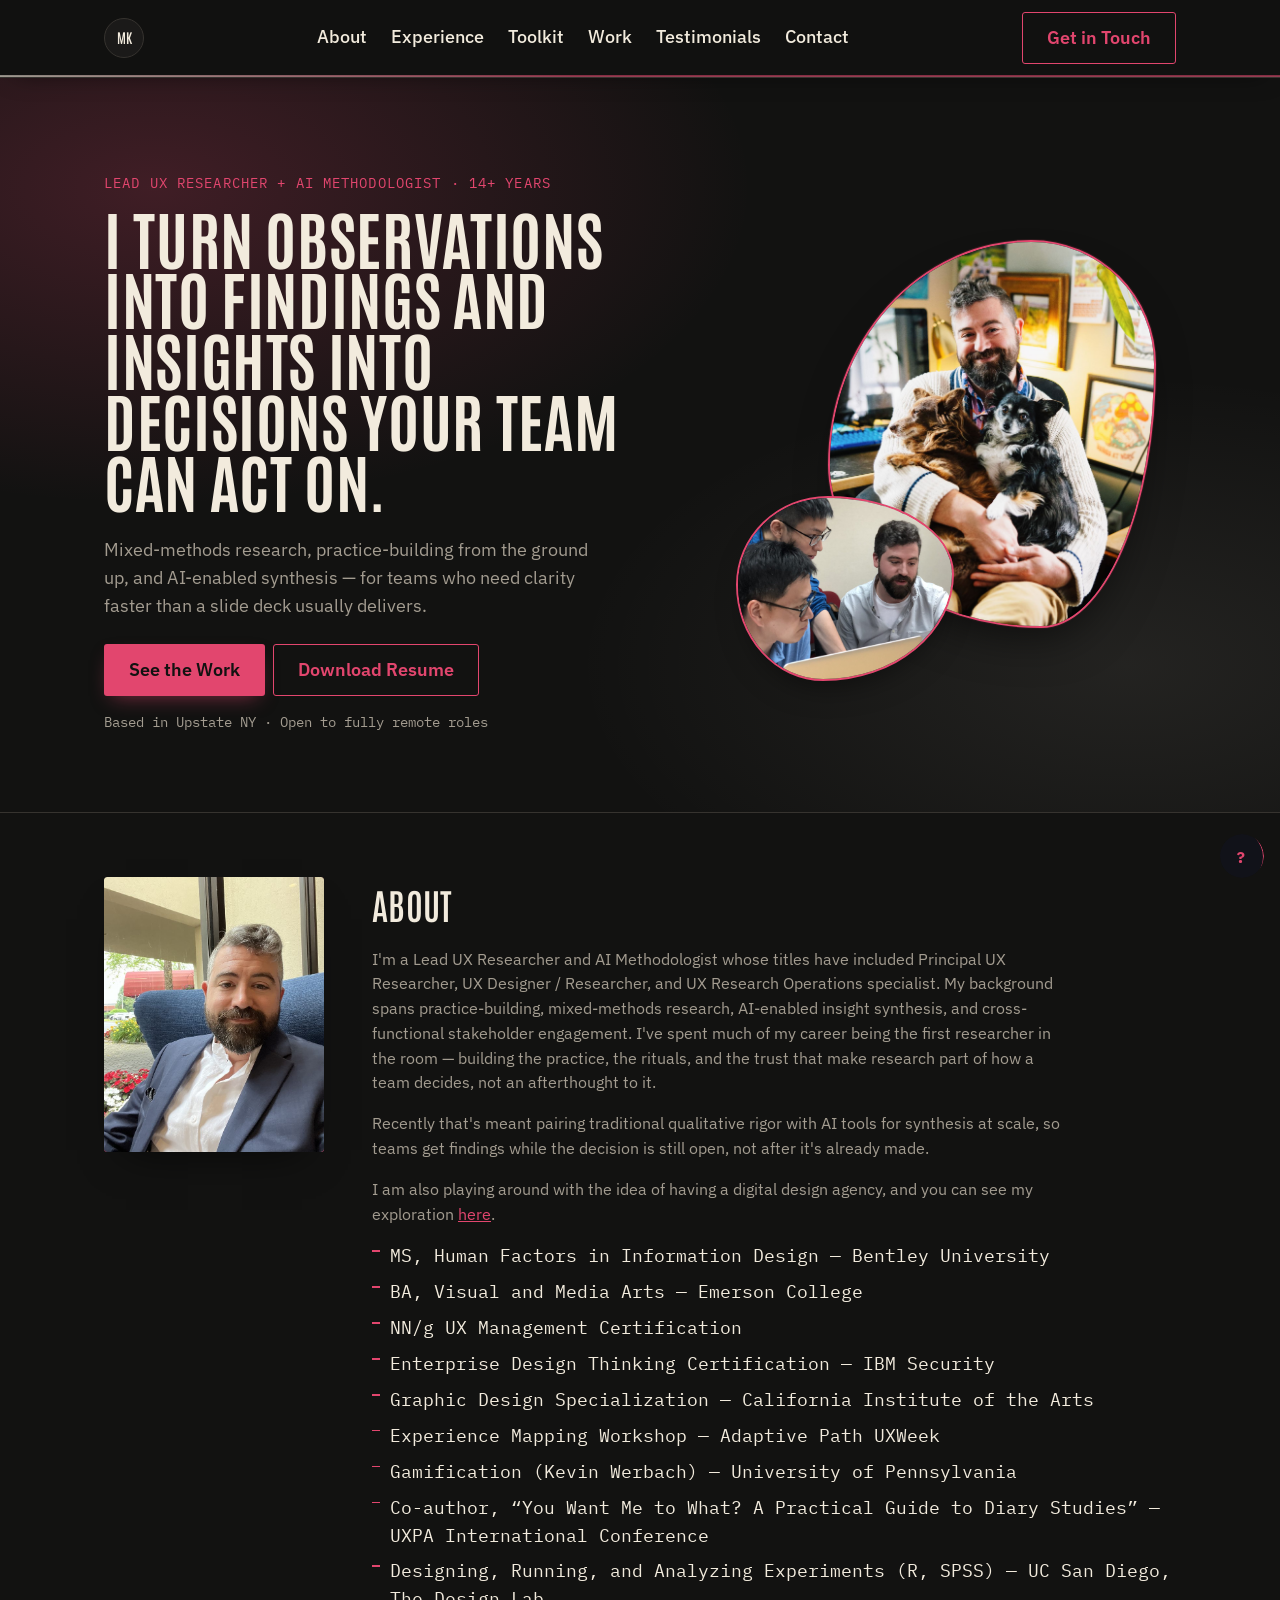
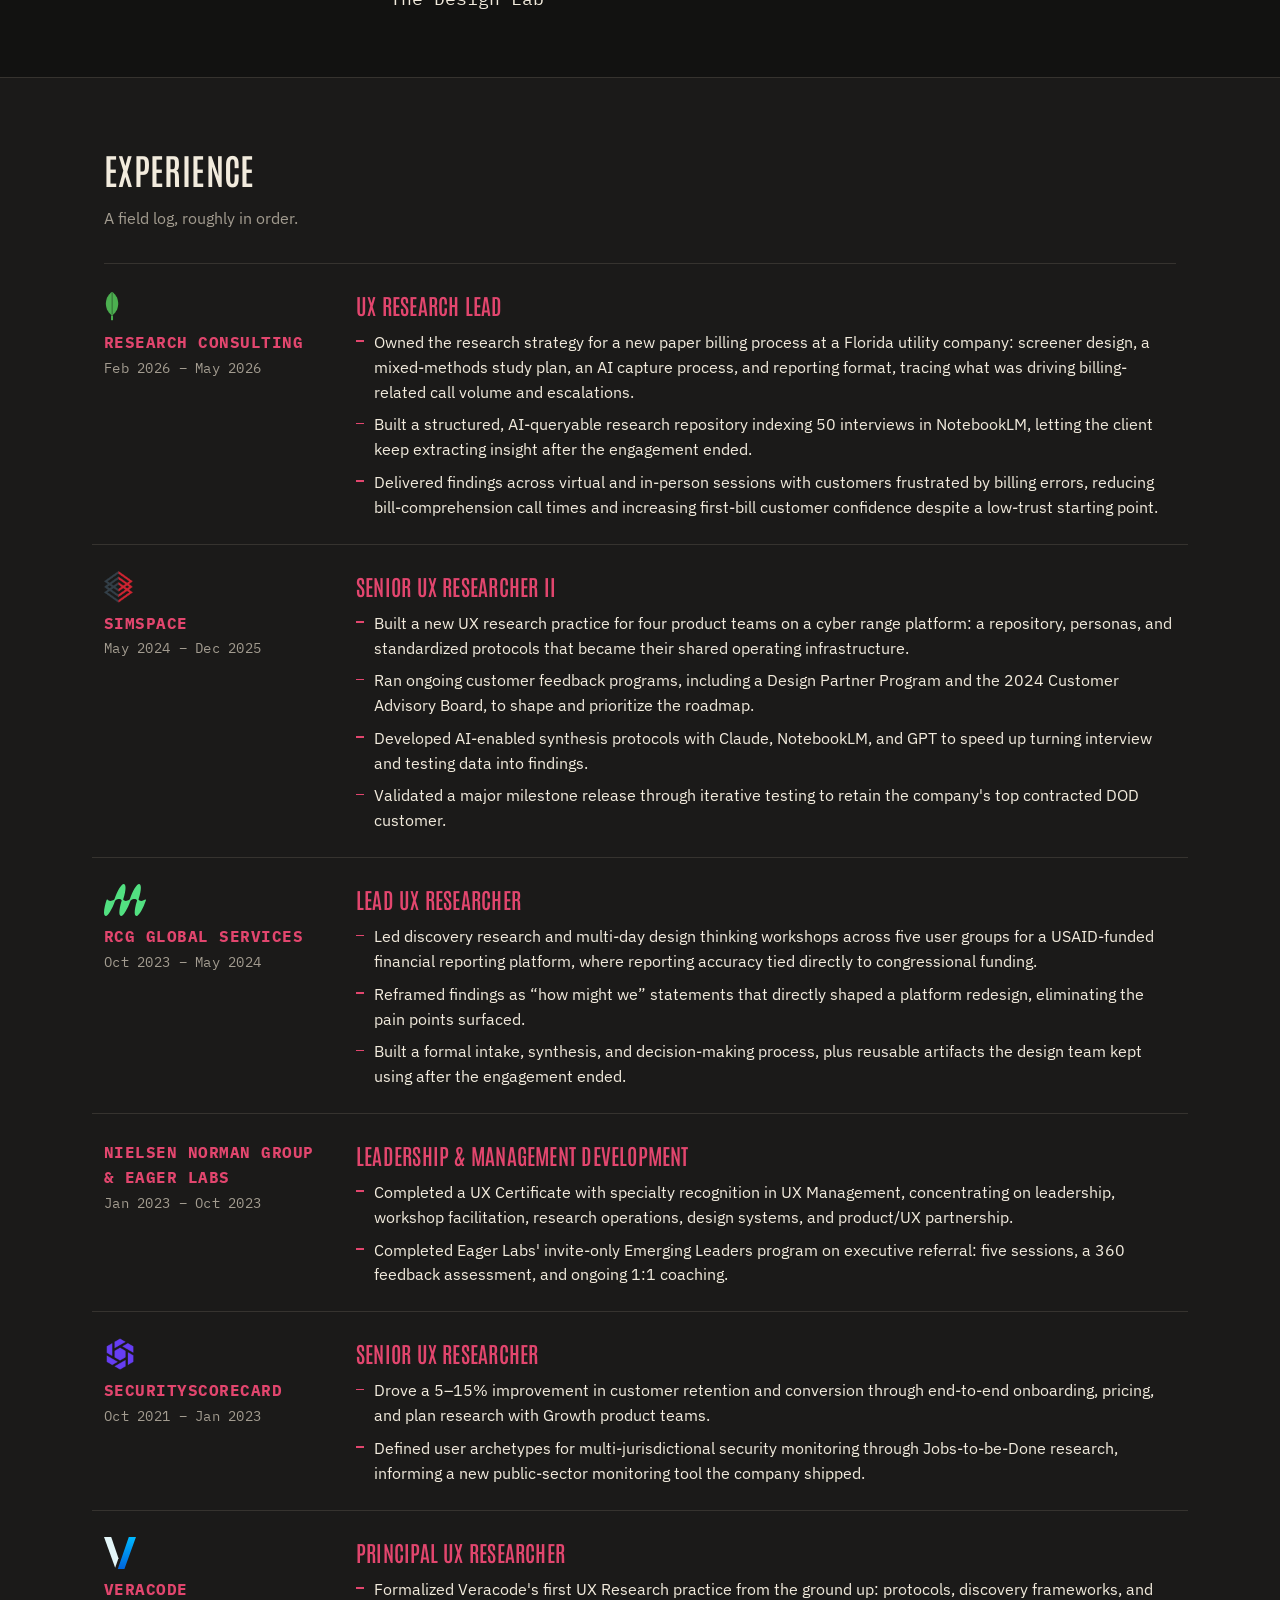
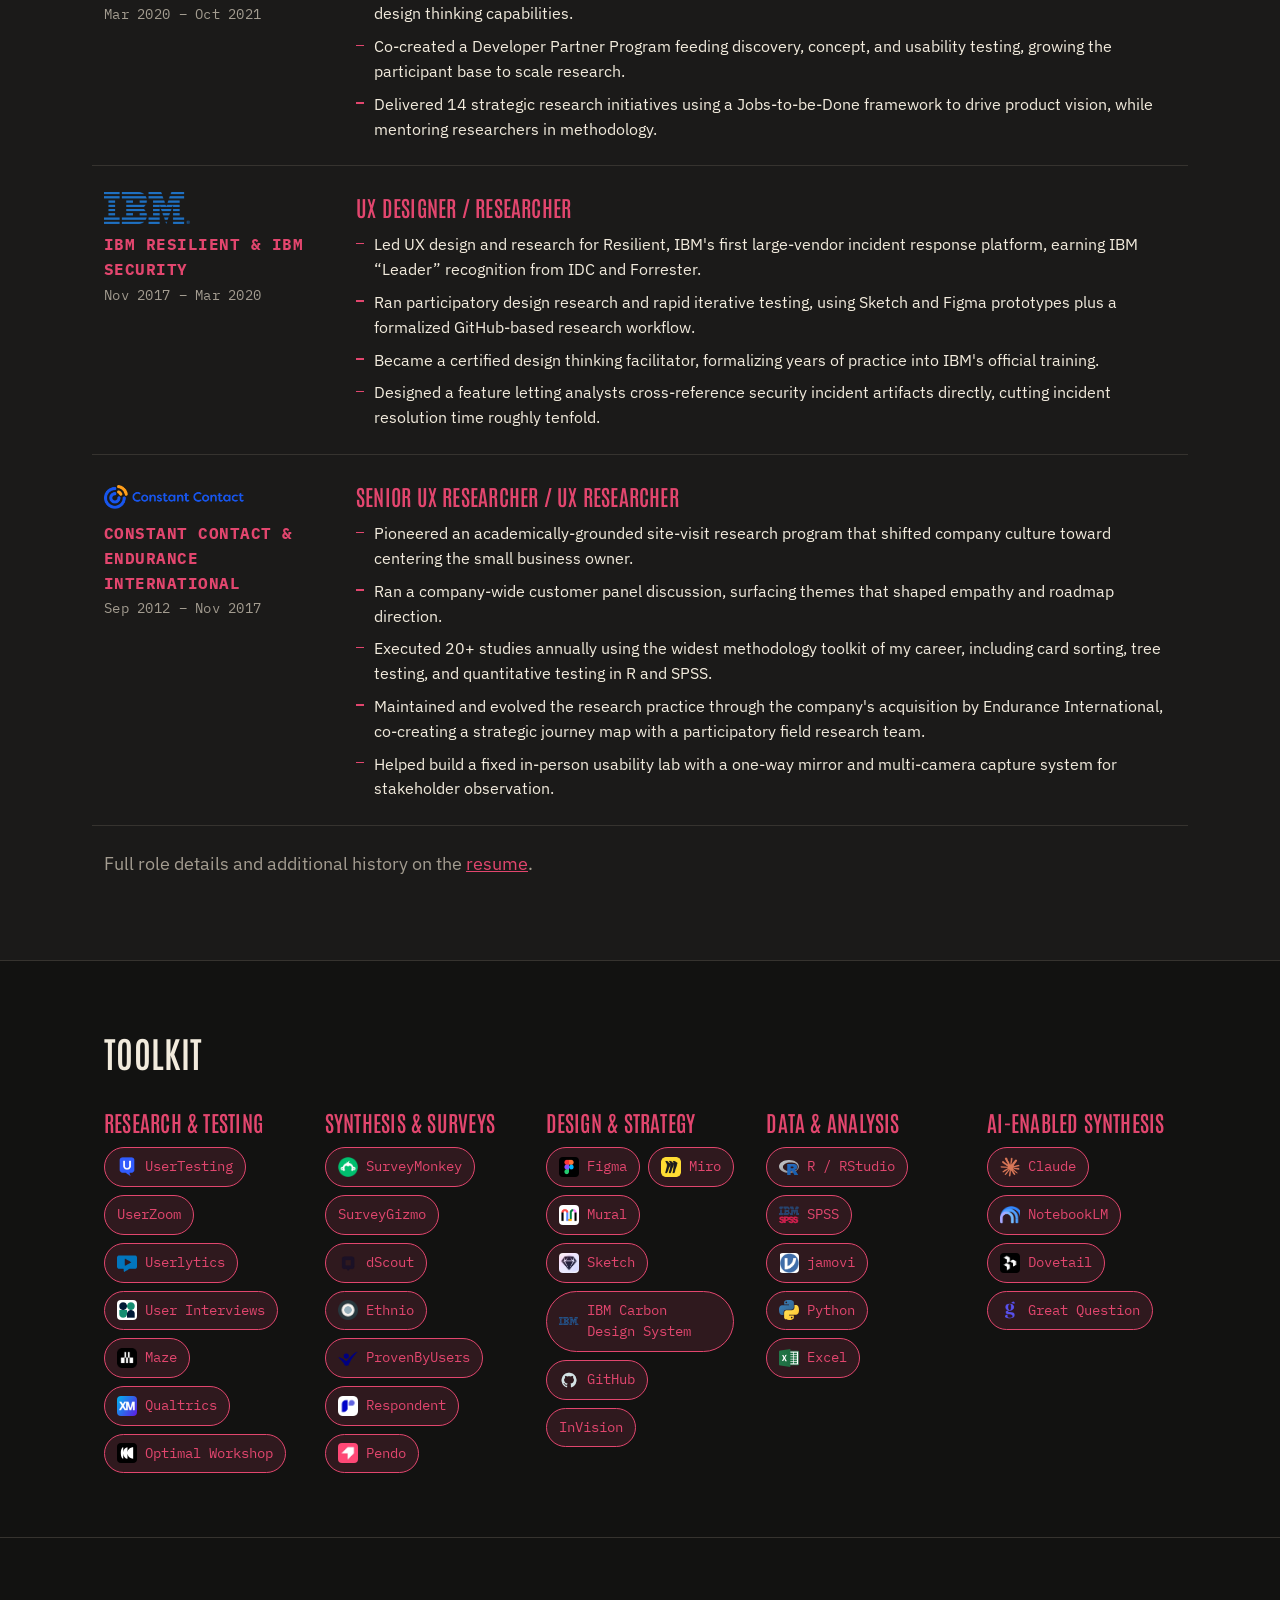
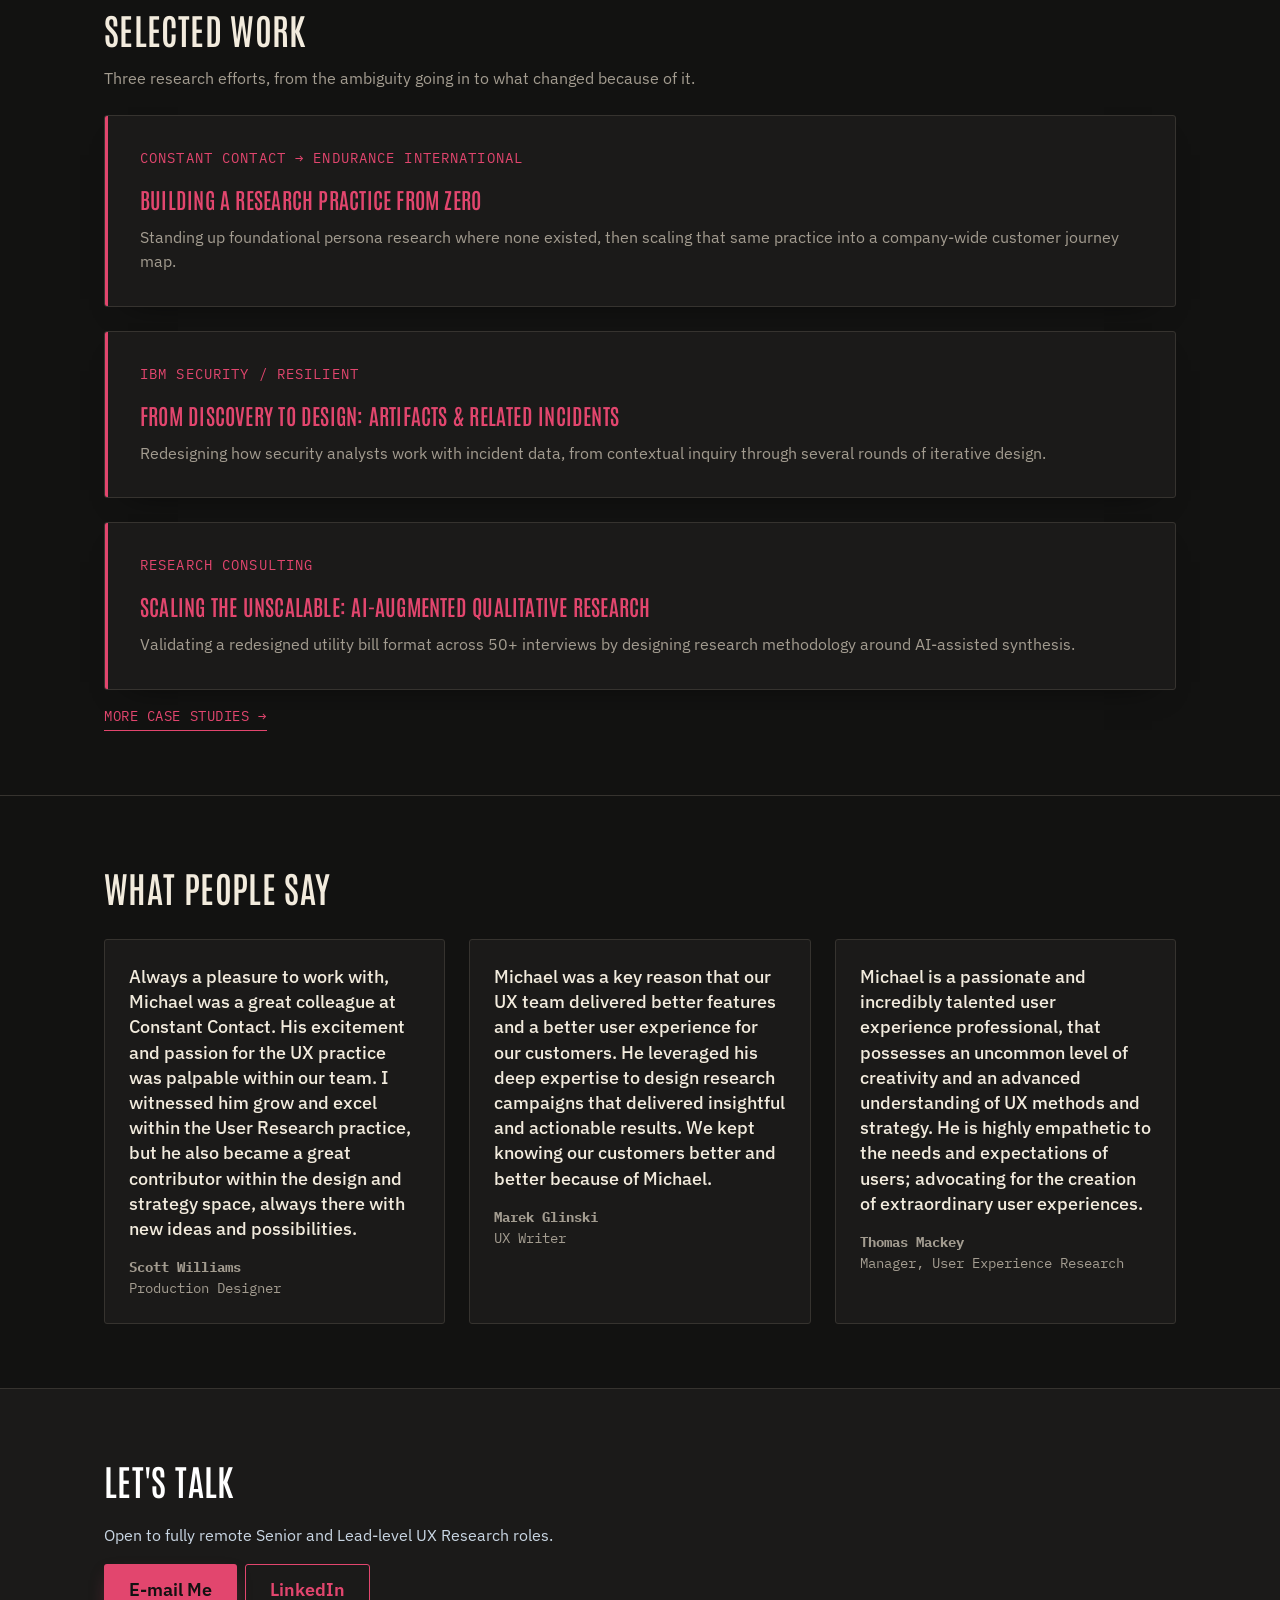
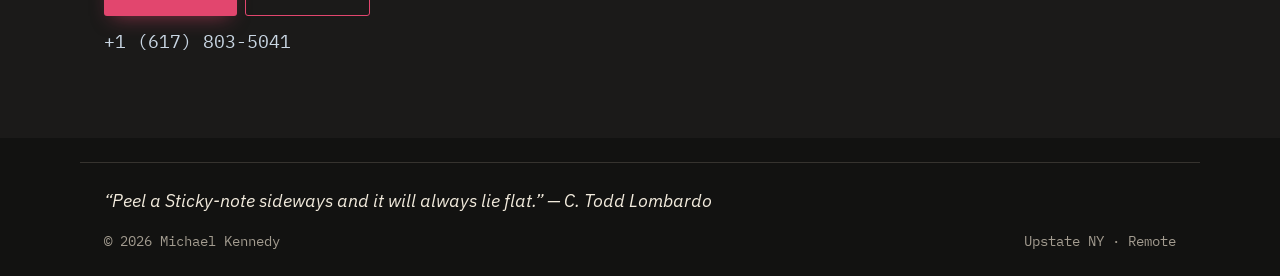
==== commit b1ee9e23: "Propose re-theme to match research-plan-proposal.vercel.app Experimental, pending site owner approva" ====
--- a/index.html
+++ b/index.html
@@ -25,7 +25,7 @@
 <link rel="apple-touch-icon" href="images/favicon.png">
 <link rel="preconnect" href="https://fonts.googleapis.com">
 <link rel="preconnect" href="https://fonts.gstatic.com" crossorigin>
-<link href="https://fonts.googleapis.com/css2?family=Newsreader:ital,opsz,wght@0,6..72,400;0,6..72,500;0,6..72,600;1,6..72,400&family=Public+Sans:wght@400;500;600&family=Space+Mono:wght@400;700&display=swap" rel="stylesheet">
+<link href="https://fonts.googleapis.com/css2?family=Antonio:wght@600;700&family=IBM+Plex+Sans:ital,wght@0,400;0,500;0,600;1,400&family=IBM+Plex+Mono:wght@400;500;700&display=swap" rel="stylesheet">
 <link rel="stylesheet" href="styles.css">
 </head>
 <body>
--- a/styles.css
+++ b/styles.css
@@ -2,22 +2,23 @@
    Tokens
    ============================================ */
 :root {
-  --navy: #0A2540;
-  --navy-ink: #12233B;
-  --teal: #33CFEA;
-  --teal-deep: #22E5FF;
-  --teal-tint: rgba(34, 229, 255, 0.12);
-  --paper: #08090D;
-  --paper-raised: #12141B;
-  --line: #223038;
-  --ink: #E4F6F8;
-  --ink-soft: #7C99A1;
-  --heading: #2EE6FF;
-  --header-bg: rgba(8, 9, 13, 0.88);
-
-  --font-display: 'Newsreader', Georgia, serif;
-  --font-body: 'Public Sans', -apple-system, BlinkMacSystemFont, sans-serif;
-  --font-mono: 'Space Mono', 'Courier New', monospace;
+  --navy: #1B1A19;
+  --navy-ink: #121211;
+  --teal: #E2466E;
+  --teal-deep: #E2466E;
+  --teal-tint: rgba(226, 70, 110, 0.14);
+  --paper: #121211;
+  --paper-raised: #1B1A19;
+  --line: #36332F;
+  --ink: #F2EBDD;
+  --ink-soft: #A39C90;
+  --heading: #F2EBDD;
+  --accent-pop: #E2466E;
+  --header-bg: rgba(18, 18, 17, 0.88);
+
+  --font-display: 'Antonio', 'Arial Narrow', sans-serif;
+  --font-body: 'IBM Plex Sans', -apple-system, BlinkMacSystemFont, sans-serif;
+  --font-mono: 'IBM Plex Mono', 'Courier New', monospace;
 
   --wrap: 1120px;
   --radius: 3px;
@@ -84,13 +85,14 @@
   font-family: var(--font-display);
   color: var(--heading);
   margin: 0 0 0.4em;
-  font-weight: 500;
-  letter-spacing: -0.01em;
-}
-
-h1 { font-size: clamp(2.25rem, 4vw, 3.75rem); line-height: 1.08; font-weight: 400; }
-h2 { font-size: clamp(1.75rem, 2.4vw, 2.25rem); }
-h3 { font-size: var(--cds-heading-03); }
+  font-weight: 600;
+  text-transform: uppercase;
+  letter-spacing: 0.01em;
+}
+
+h1 { font-size: clamp(2.5rem, 5vw, 4.75rem); line-height: 0.95; font-weight: 700; }
+h2 { font-size: clamp(1.9rem, 2.8vw, 2.6rem); }
+h3 { font-size: var(--cds-heading-03); color: var(--accent-pop); }
 
 p { margin: 0 0 1em; color: var(--ink-soft); }
 
@@ -129,8 +131,21 @@
   top: 0;
   z-index: 20;
   background: var(--header-bg);
-  backdrop-filter: blur(8px);
+  backdrop-filter: blur(14px);
+  -webkit-backdrop-filter: blur(14px);
   border-bottom: 1px solid var(--line);
+  box-shadow: 0 1px 0 0 var(--line), 0 12px 24px -16px rgba(0, 0, 0, 0.6);
+}
+
+.site-header::after {
+  content: '';
+  position: absolute;
+  left: 0;
+  right: 0;
+  bottom: -1px;
+  height: 2px;
+  background: linear-gradient(90deg, var(--heading) 0%, var(--teal-deep) 45%, var(--accent-pop) 100%);
+  opacity: 0.55;
 }
 
 .header-inner {
@@ -253,10 +268,25 @@
    Hero
    ============================================ */
 .hero {
+  position: relative;
   padding: var(--cds-spacing-12) 0 var(--cds-spacing-10);
+  overflow: hidden;
+}
+
+.hero::before {
+  content: '';
+  position: absolute;
+  inset: 0;
+  z-index: 0;
+  background:
+    radial-gradient(ellipse 65% 60% at 12% 15%, rgba(226, 70, 110, 0.22) 0%, transparent 72%),
+    radial-gradient(ellipse 60% 55% at 88% 80%, rgba(242, 235, 221, 0.08) 0%, transparent 72%);
+  pointer-events: none;
 }
 
 .hero-inner {
+  position: relative;
+  z-index: 1;
   display: grid;
   grid-template-columns: 1.1fr 0.9fr;
   gap: var(--cds-spacing-09);
@@ -361,6 +391,7 @@
   background: linear-gradient(160deg, var(--navy) 0%, var(--teal-deep) 100%);
   border-radius: var(--radius);
   overflow: hidden;
+  box-shadow: 0 20px 40px -22px rgba(0, 0, 0, 0.7);
 }
 
 .about-portrait-img {
@@ -533,15 +564,22 @@
   border: 1px solid var(--line);
   border-radius: var(--radius);
   overflow: hidden;
+  box-shadow: 0 16px 32px -24px rgba(0, 0, 0, 0.7);
 }
 
 a.case-card {
   display: block;
   text-decoration: none;
   color: inherit;
-  transition: border-color var(--cds-duration-fast-02) var(--cds-easing-standard);
-}
-a.case-card:hover { border-color: var(--teal); }
+  transition: border-color var(--cds-duration-fast-02) var(--cds-easing-standard),
+              transform var(--cds-duration-fast-02) var(--cds-easing-standard),
+              box-shadow var(--cds-duration-fast-02) var(--cds-easing-standard);
+}
+a.case-card:hover {
+  border-color: var(--teal);
+  transform: translateY(-3px);
+  box-shadow: 0 20px 36px -20px rgba(0, 0, 0, 0.75);
+}
 
 .case-card-body {
   padding: var(--cds-spacing-07);
@@ -610,7 +648,8 @@
 
 .testimonial-card blockquote {
   margin: 0 0 var(--cds-spacing-05);
-  font-family: var(--font-display);
+  font-family: var(--font-body);
+  font-weight: 500;
   font-size: var(--cds-body-02);
   color: var(--heading);
   line-height: 1.4;
@@ -640,7 +679,7 @@
 }
 
 .footer-quote {
-  font-family: var(--font-display);
+  font-family: var(--font-body);
   font-style: italic;
   font-size: var(--cds-body-02);
   color: var(--heading);
@@ -978,7 +1017,7 @@
 .cs-decision p { margin: 0; max-width: none; }
 
 .cs-reflection {
-  font-family: var(--font-display);
+  font-family: var(--font-body);
   font-style: italic;
   font-size: var(--cds-heading-03);
   color: var(--heading);
@@ -1045,13 +1084,25 @@
 
 /* ============================================
    Effects
-   No animated effects: heading glow, gradient blobs, scanline texture,
-   hover glitch, and the hero photo scan sweep were all tried and
-   removed in favor of a calmer, fully static surface.
+   Still no animation (no glow pulses, scanline, glitch, or scan sweep):
+   the depth below is static — gradients, shadow, a gradient border line.
    ============================================ */
 .hero-photo-main,
 .hero-photo-accent {
   border: 2px solid var(--teal);
+}
+.hero-photo-main {
+  box-shadow: 0 24px 48px -20px rgba(0, 0, 0, 0.65), 0 0 0 1px rgba(226, 70, 110, 0.14);
+}
+.hero-photo-accent {
+  box-shadow: 0 16px 32px -16px rgba(0, 0, 0, 0.6);
+}
+
+.btn-primary {
+  box-shadow: 0 8px 20px -8px rgba(226, 70, 110, 0.55);
+}
+.btn-primary:hover {
+  box-shadow: 0 10px 24px -8px rgba(226, 70, 110, 0.7);
 }
 
 /* ============================================
